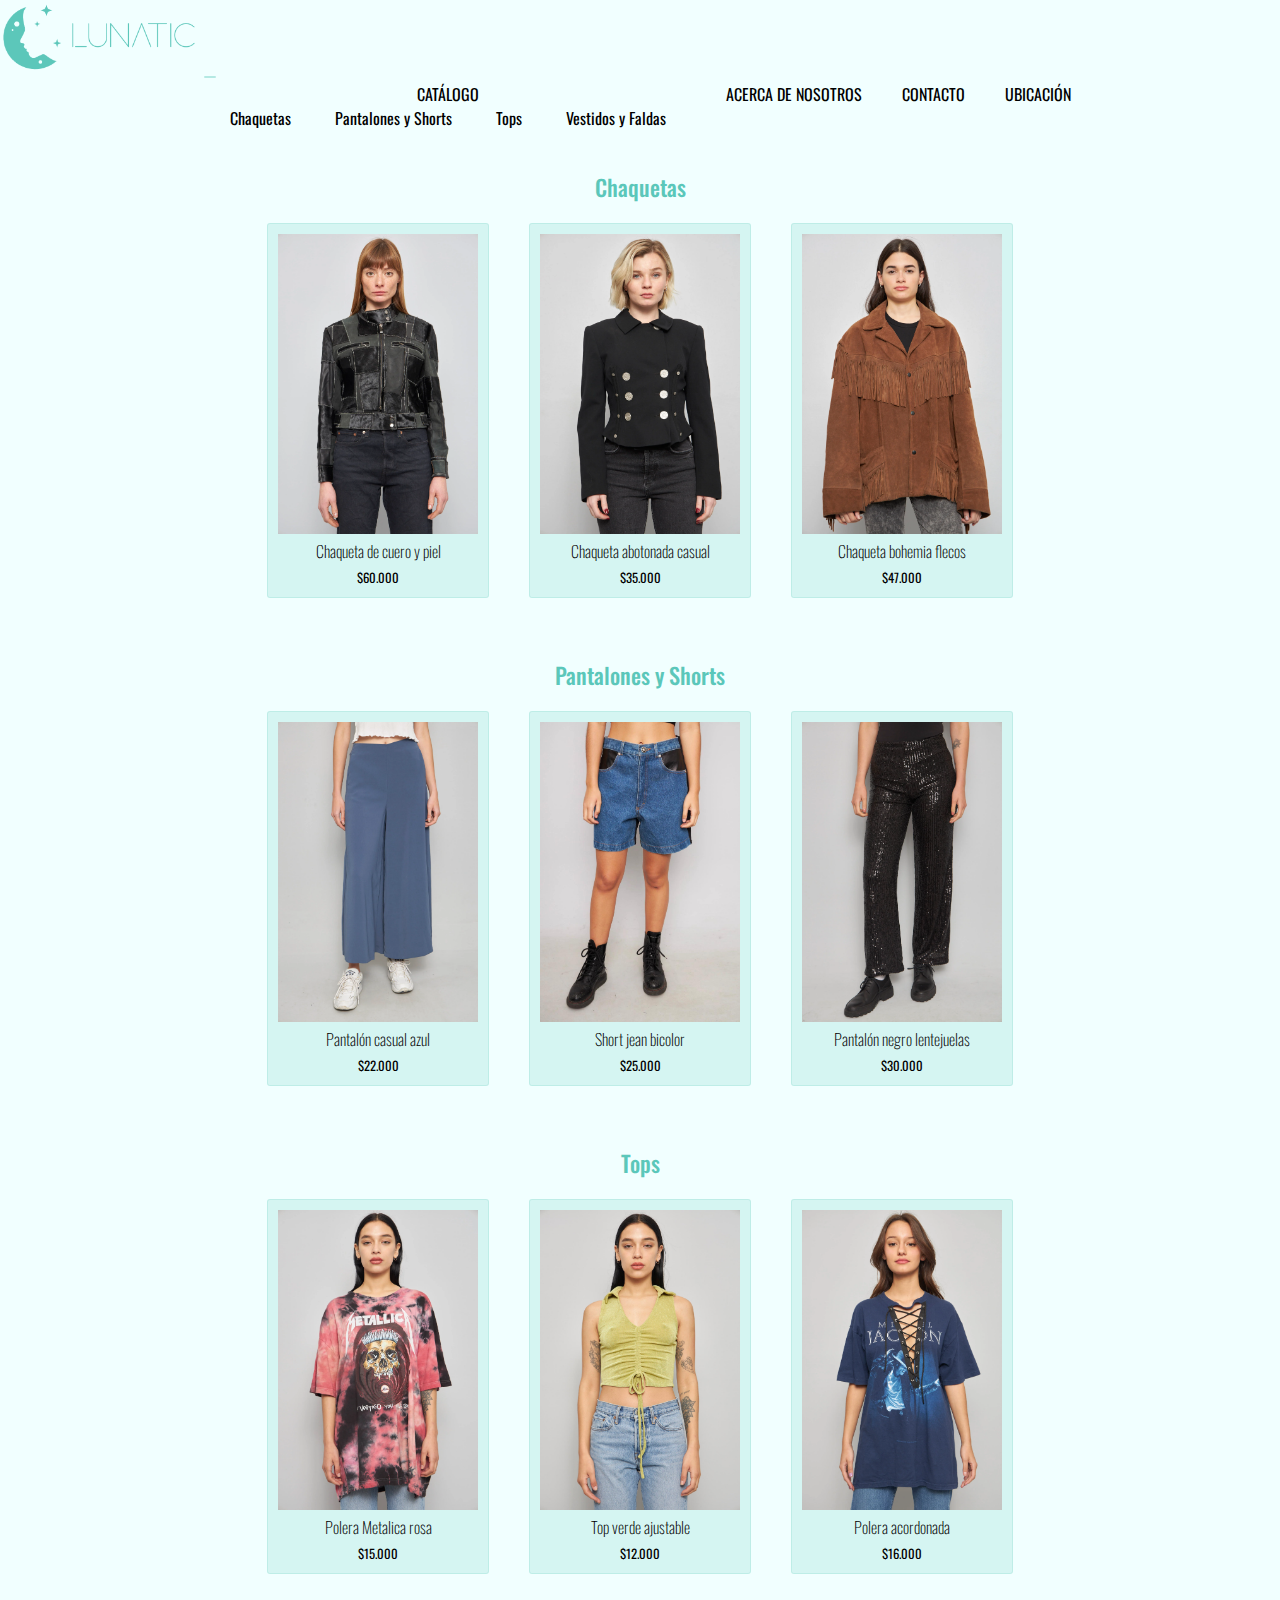
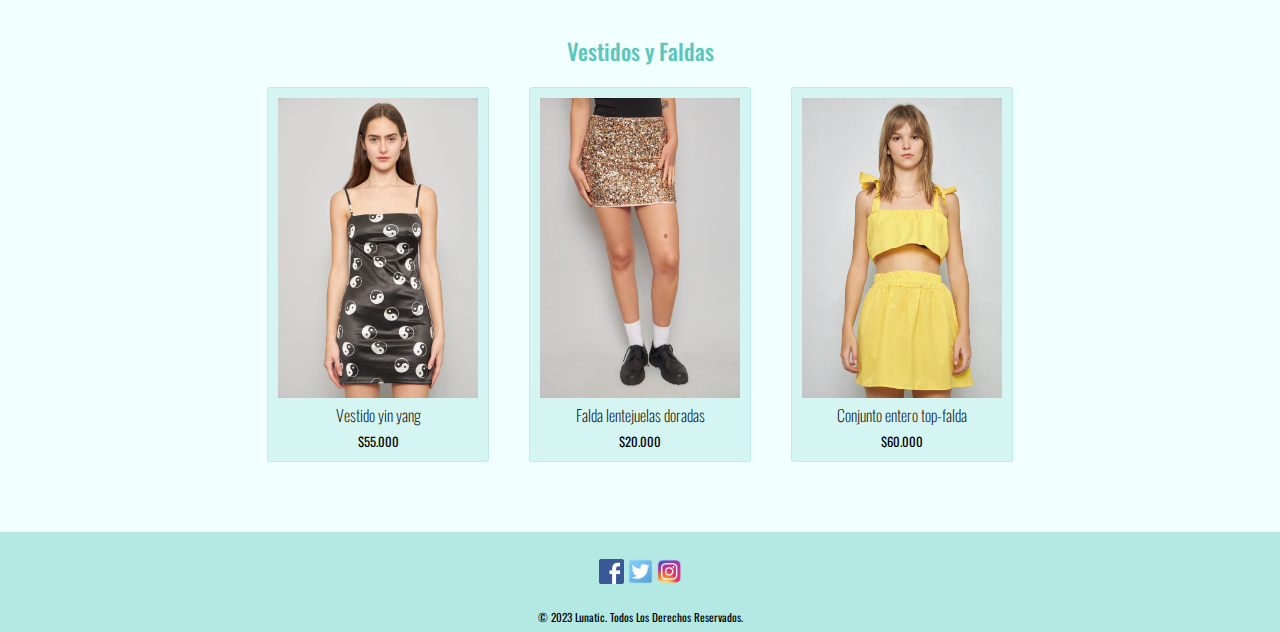
==== html/catalogo.html @ f8f35fe5 "Flex  categorías + catalogo" ====
<!DOCTYPE html>
<html lang="es">

<head>
    <meta charset="UTF-8">
    <meta name="viewport" content="width=device-width, initial-scale=1.0">
    <title>Lunatic</title>
    <link rel="shortcut icon" href="../img/logo.png" type="image/x-icon">
    <link href="https://cdn.jsdelivr.net/npm/bootstrap@5.3.2/dist/css/bootstrap.min.css" rel="stylesheet"
        integrity="sha384-T3c6CoIi6uLrA9TneNEoa7RxnatzjcDSCmG1MXxSR1GAsXEV/Dwwykc2MPK8M2HN" crossorigin="anonymous">
    <link rel="stylesheet" href="../css/estilos.css">

</head>

<body>
    <header>
        <nav class="nav navbar navbar-expand-lg bg-body-tertiary nave">
            <div class="container-fluid header">
                <a class="navbar-brand" href="../index.html">
                    <img class="logo" src="../img/logonom.png" alt="logo Lunatic">
                </a>
                <button class="navbar-toggler" type="button" data-bs-toggle="collapse"
                    data-bs-target="#navbarNavDropdown" aria-controls="navbarSupportedContent" aria-expanded="false"
                    aria-label="Toggle navigation">
                    <span class="navbar-toggler-icon"></span>
                </button>
                <div class="collapse navbar-collapse" id="navbarNavDropdown">
                    <ul class="navbar-nav menus">
                        <li class="nav-item dropdown">
                            <a class="nav-link dropdown-toggle" role="button" data-bs-toggle="dropdown"
                                aria-expanded="false">
                                CATÁLOGO
                            </a>
                            <ul class="dropdown-menu">
                                <li><a class="dropdown-item" href="./catalogo.html#chaquetas">Chaquetas</a></li>
                                <li><a class="dropdown-item" href="./catalogo.html#pantalones">Pantalones y Shorts</a>
                                </li>
                                <li><a class="dropdown-item" href="./catalogo.html#tops">Tops</a></li>
                                <li><a class="dropdown-item" href="./catalogo.html#vestidos">Vestidos y Faldas</a></li>
                            </ul>
                        </li>

                        <li class="nav-item">
                            <a class="nav-link " aria-current="page" href="../html/nosotros.html">ACERCA DE NOSOTROS</a>
                        </li>
                        <li class="nav-item ">
                            <a class="nav-link" href="../html/contacto.html">CONTACTO</a>
                        </li>
                        <li class="nav-item">
                            <a class="nav-link" href="../html/ubicacion.html">UBICACIÓN</a>
                        </li>

                    </ul>
                </div>
            </div>
        </nav>

    </header>

    <main>

        <div id="chaquetas" class="contenedorTipo">
            <h2 id="chaquetas">Chaquetas</h2>

            <div class="categorias">
                <div class="contendorCatalogo">
                    <img class="imgCatalogo" class="redes" src="../img/catalogo/ch1.png">
                    <p>Chaqueta de cuero y piel</p>
                    <p class="precio">$60.000</p>
                </div>
                <div class="contendorCatalogo">
                    <img class="imgCatalogo" class="redes" src="../img/catalogo/ch2.png">
                    <p>Chaqueta abotonada casual</p>
                    <p class="precio">$35.000</p>
                </div>
                <div class="contendorCatalogo">
                    <img class="imgCatalogo" class="redes" src="../img/catalogo/ch3.png">
                    <p>Chaqueta bohemia flecos</p>
                    <p class="precio">$47.000</p>

                </div>
            </div>


            <div id="pantalones" class="contenedorTipo">
                <h2>Pantalones y Shorts</h2>
                <div class="categorias">
                    <div class="contendorCatalogo">
                        <img class="imgCatalogo" class="redes" src="../img/catalogo/p2.png">
                        <p>Pantalón casual azul</p>
                        <p class="precio">$22.000</p>
                    </div>
                    <div class="contendorCatalogo">
                        <img class="imgCatalogo" class="redes" src="../img/catalogo/s1.png">
                        <p>Short jean bicolor</p>
                        <p class="precio">$25.000</p>
                    </div>
                    <div class="contendorCatalogo">
                        <img class="imgCatalogo" class="redes" src="../img/catalogo/p1.png">
                        <p>Pantalón negro lentejuelas</p>
                        <p class="precio">$30.000</p>
                    </div>
                </div>

                <div id="tops" class="contenedorTipo">
                    <h2>Tops</h2>
                    <div class="categorias">
                        <div class="contendorCatalogo">
                            <img class="imgCatalogo" class="redes" src="../img/catalogo/po1.png">
                            <p>Polera Metalica rosa</p>
                            <p class="precio">$15.000</p>
                        </div>
                        <div class="contendorCatalogo">
                            <img class="imgCatalogo" class="redes" src="../img/catalogo/po2.jpeg">
                            <p>Top verde ajustable</p>
                            <p class="precio">$12.000</p>
                        </div>
                        <div class="contendorCatalogo">
                            <img class="imgCatalogo" class="redes" src="../img/catalogo/po3.png">
                            <p>Polera acordonada</p>
                            <p class="precio">$16.000</p>
                        </div>
                    </div>
                    <div id="vestidos" class="contenedorTipo">
                        <h2>Vestidos y Faldas</h2>
                        <div class="categorias">
                            <div class="contendorCatalogo">
                                <img class="imgCatalogo" class="redes" src="../img/catalogo/v1 (2).png">
                                <p>Vestido yin yang</p>
                                <p class="precio">$55.000</p>
                            </div>
                            <div class="contendorCatalogo">
                                <img class="imgCatalogo" class="redes" src="../img/catalogo/f1.png">
                                <p>Falda lentejuelas doradas</p>
                                <p class="precio">$20.000</p>
                            </div>
                            <div class="contendorCatalogo">
                                <img class="imgCatalogo" class="redes" src="../img/catalogo/v3.png">
                                <p>Conjunto entero top-falda </p>
                                <p class="precio">$60.000</p>
                            </div>
                        </div>




    </main>

    <footer>

        <a href="">
            <img class="redes" src="../img/facebook.png" alt="logo facebook">
        </a>
        <a class="redes" href="">
            <img class="redes" src="../img/twitter.png" alt="logo twitter">
        </a>
        <a class="redes" href="">
            <img class="redes" src="../img/instagram.png" alt="logo instagram">
        </a>


        <p class="legal"> © 2023 Lunatic. Todos Los Derechos Reservados.</p>
    </footer>


    <script src="https://cdn.jsdelivr.net/npm/bootstrap@5.3.2/dist/js/bootstrap.bundle.min.js"
        integrity="sha384-C6RzsynM9kWDrMNeT87bh95OGNyZPhcTNXj1NW7RuBCsyN/o0jlpcV8Qyq46cDfL"
        crossorigin="anonymous"></script>
</body>

</html>
---- css/estilos.css ----
@import url('https://fonts.googleapis.com/css2?family=Oswald:wght@200;300;400;500;600;700&display=swap');

* { 
margin: 0;
padding: 0;
}


a {
    text-decoration: none;
    color: black;
}

body {
    background-color: #f1ffff;
    font-family: oswald;
    
}

.logo{
    width: 200px;
    text-align: left;
}
.menus{
    width: 100%;
    display: flex;
    justify-content: center;
    padding-right: 12rem;
}
.header {
    background-color:#f1ffff; 
    height: 100%;
    
    
}

.nave {
    padding: 0 0 ;
    
}







main{
    text-align: center;
    
}
.portada{
    padding: 10px 0;
    width: 100% ;
}


ul li{
    text-align: center;
    display: inline-block;
    margin: 0 20px;
    
    
}

h1{
    
    font-size: 1.2rem;
    font-weight: 200;
    
}

h2{
    
    font-size: 1.2rem;
    font-weight: 400;
    
}



footer{
   background-color:#5bc7ba69; 
    text-align: center;
    margin-top: 50px;
    padding: 7px 0;
}


.legal{
    font-size: 0.7rem;  
}

.redes {
    width: 25px ;
    padding: 20px 0;
    
}

.categorias{
    display: flex;
    flex-wrap: wrap;
    justify-content: center;
}

.contendorCategorias{
    margin: 10px 20px;
    padding: 10px ;
    background-color: #5bc7ba2f;
    border: 1px solid  #5bc7ba2f;
    border-radius: 10px;
    text-align: center;
    
}

.imgCategoria{
    width: 150px ;
    
}

.ubicacion {
    margin: 10px;
    padding: 10px ;
    text-align: center;

    
}

.direccion{
    font-size: 0.9rem;
    font-weight: 200;
    
}

iframe{
    padding: 20px;
    width: 450px;
    height: 300px ;
    
}

form{
    width: 750px;

}

.formulario{
    display: inline-block;
    margin: 45px 0;
    padding: 30px 10px  ;
    background-color: #d1b3b36a;
    border-radius: 10px;
    text-align: center;
    }

.formInputs{
    display: inline-block;
    
    }
   

label{
    margin-left: 30px;
    text-align: left;
    font-size: 1rem;
    font-weight: 400;
    display: block;
    
}

input{
    margin: 0 30px;
    padding: 5px;
    margin-bottom: 30px;
    font-size: 1rem;
    color: black;
    font-weight: 100;
    display: block;
    width: 250px;
    border-radius: 5px;
    border: 1px solid #FCFFFF;
    
}

textarea{
    margin: 0 30px;
    font-size: 1rem;
    font-weight: 100;
    color: black;
    display: block;
    width: 350px;
    height: 150px;
    border-radius: 7px;
    border: 1px solid #FCFFFF;
}


button{
    font-size: 1.2rem;
    font-family: oswald;
    font-weight: 400;
    background-color: #5bc7ba51;
    border: 1px solid  #5bc7ba20;
    border-radius: 3px;
    padding: 0px 5px;
    margin-top: 20px;
}

.contenedorNosotros{
    display: inline-block;
    margin: 40px 10px;
    padding: 10px ;
    width: 200px ;
    text-align: justify;
    background-color: #d1b3b36a;
}

.imgNosotros{
    width: 215px ;
}

.contendorCatalogo{
    margin: 20px 20px;
    padding: 10px ;
    background-color: #5bc7ba2f;
    border: 1px solid  #5bc7ba2f;;
    border-radius: 3px;
    font-weight: 200;

}

.imgCatalogo{
    width: 200px ;
}
.contenedorTipo{
    margin-top: 40px;
    text-align: center;
    width:  100%;
    
    
}
.precio{
    font-weight: 400;
    margin-top: 5px;
    font-size: 0.8rem;
}
.contenedorTipo>h2{
    color: #5bc7ba;
    font-weight: 500;
    font-size: 1.4rem;
}
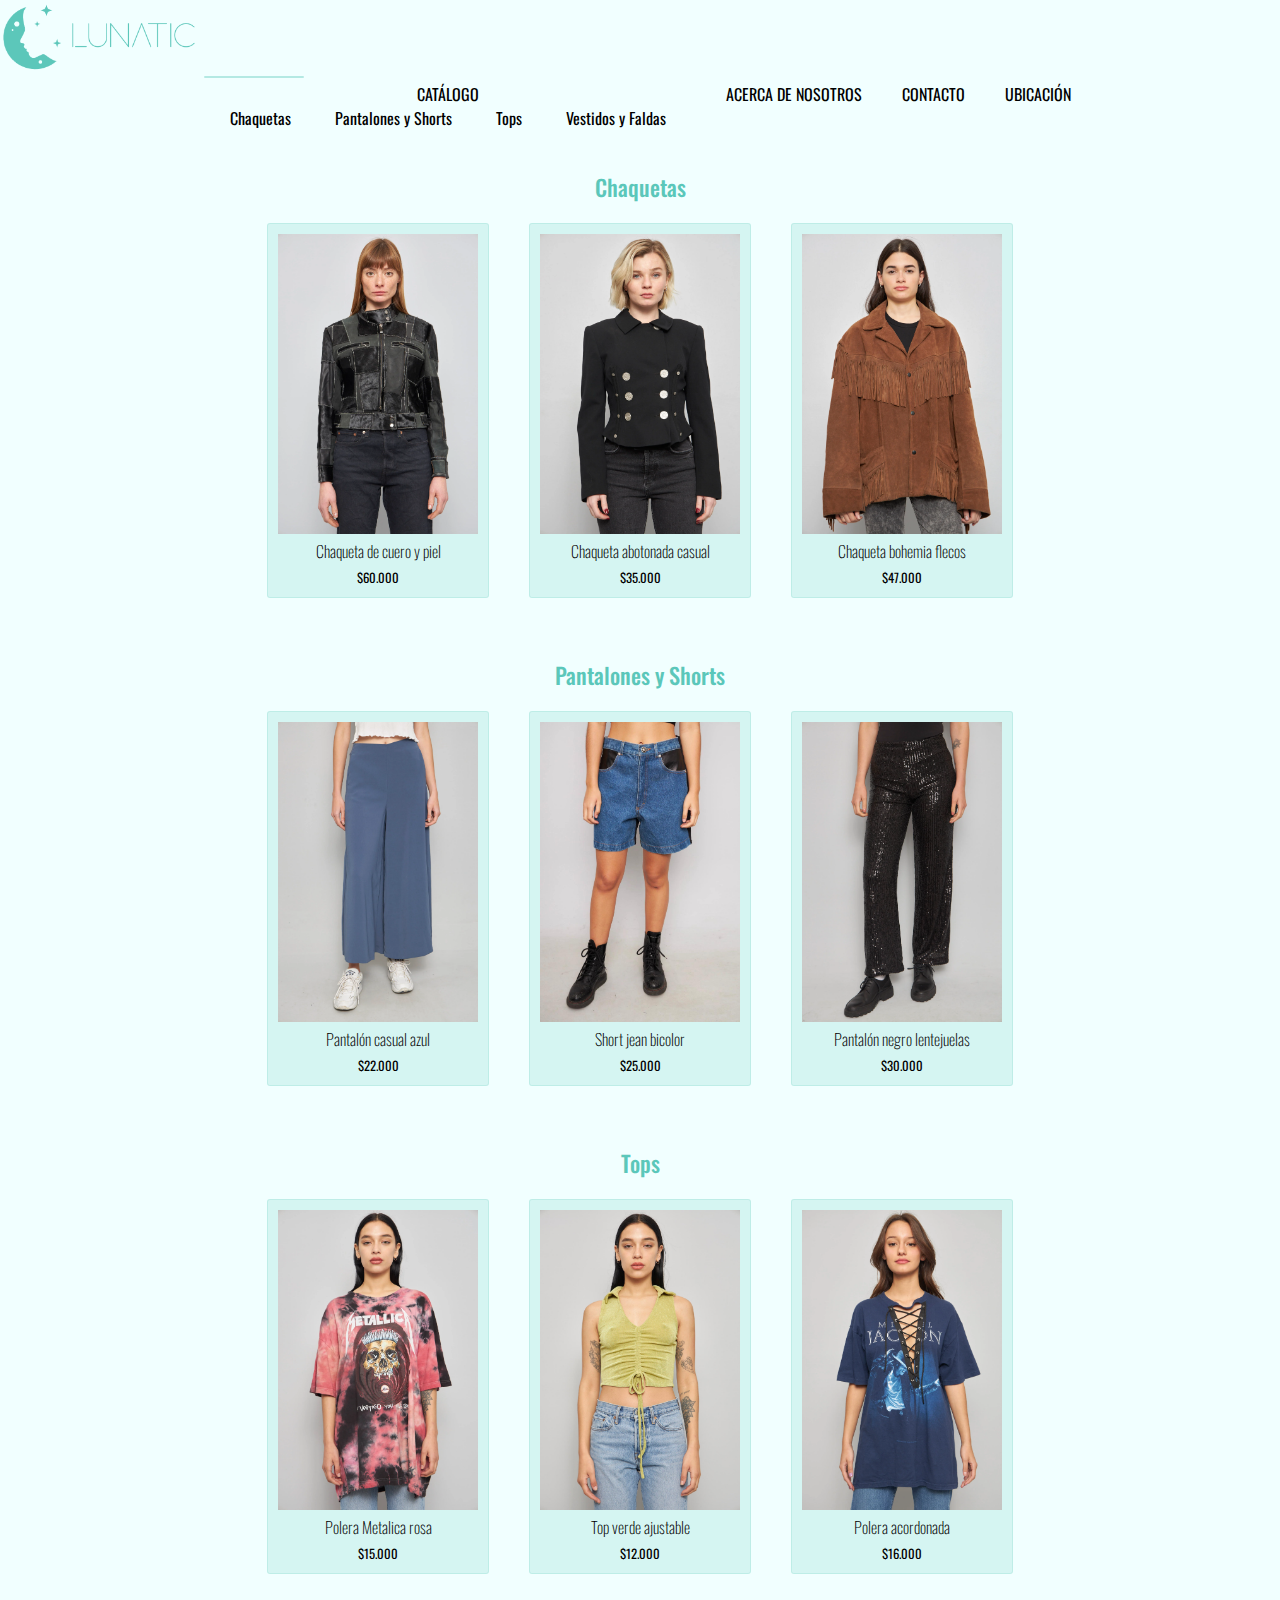
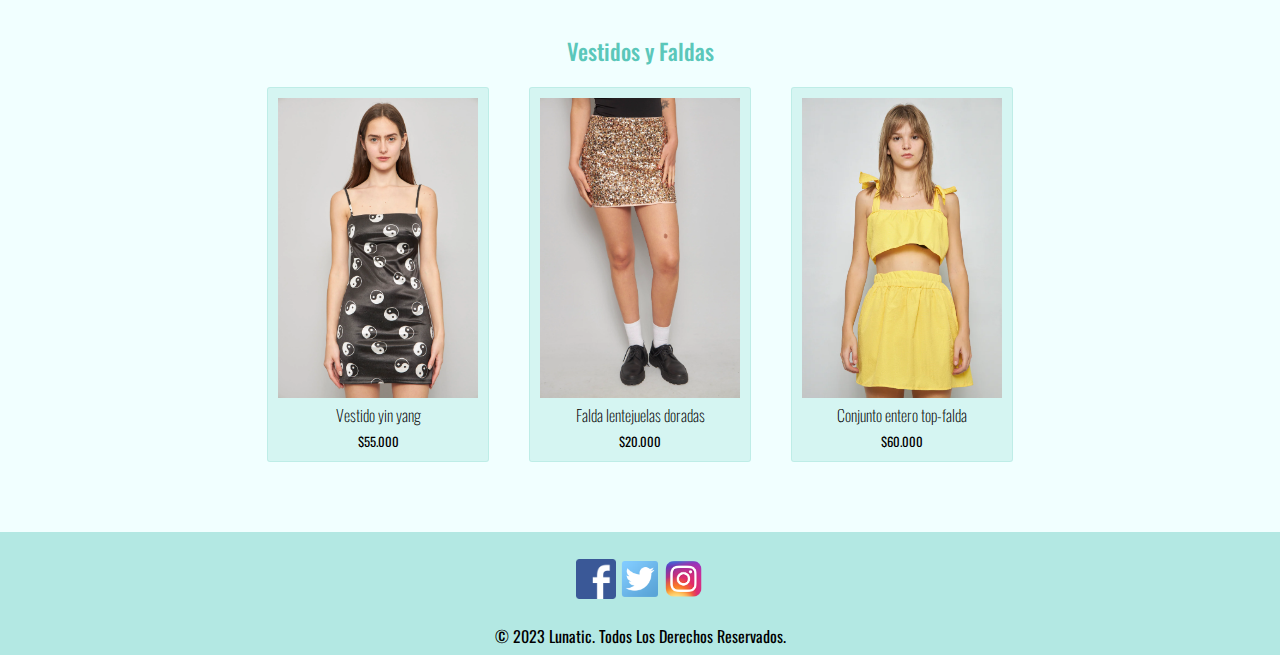
==== commit 80d49d78: "menu desplegable" ====
--- a/html/catalogo.html
+++ b/html/catalogo.html
@@ -31,12 +31,16 @@
                                 aria-expanded="false">
                                 CATÁLOGO
                             </a>
-                            <ul class="dropdown-menu">
-                                <li><a class="dropdown-item" href="./catalogo.html#chaquetas">Chaquetas</a></li>
-                                <li><a class="dropdown-item" href="./catalogo.html#pantalones">Pantalones y Shorts</a>
-                                </li>
-                                <li><a class="dropdown-item" href="./catalogo.html#tops">Tops</a></li>
-                                <li><a class="dropdown-item" href="./catalogo.html#vestidos">Vestidos y Faldas</a></li>
+                            <ul class="dropdown-menu ">
+                                <div class="desplegable">
+                                    <li><a class="dropdown-item" href="./catalogo.html#chaquetas">Chaquetas</a></li>
+                                    <li><a class="dropdown-item" href="./catalogo.html#pantalones">Pantalones y
+                                            Shorts</a>
+                                    </li>
+                                    <li><a class="dropdown-item" href="./catalogo.html#tops">Tops</a></li>
+                                    <li><a class="dropdown-item" href="./catalogo.html#vestidos">Vestidos y Faldas</a>
+                                    </li>
+                                </div>
                             </ul>
                         </li>
 
--- a/css/estilos.css
+++ b/css/estilos.css
@@ -25,25 +25,26 @@
     width: 100%;
     display: flex;
     justify-content: center;
-    padding-right: 12rem;
 }
 .header {
     background-color:#f1ffff; 
     height: 100%;
     
-    
 }
 
 .nave {
-    padding: 0 0 ;
-    
-}
-
-
-
-
-
-
+    padding: 0 ;
+    
+}
+
+
+
+@media (max-width: 990px) {
+    .desplegable {
+        display: flex;
+        flex-direction: column;
+    }  
+}
 
 main{
     text-align: center;
@@ -88,11 +89,11 @@
 
 
 .legal{
-    font-size: 0.7rem;  
+    font-size: 1rem;  
 }
 
 .redes {
-    width: 25px ;
+    width: 40px ;
     padding: 20px 0;
     
 }
@@ -119,11 +120,8 @@
 }
 
 .ubicacion {
-    margin: 10px;
-    padding: 10px ;
-    text-align: center;
-
-    
+  
+    text-align: center;
 }
 
 .direccion{
@@ -134,30 +132,69 @@
 
 iframe{
     padding: 20px;
-    width: 450px;
-    height: 300px ;
-    
+    width: 500px;
+      
+}
+
+@media (max-width: 600px) {
+    iframe{
+        padding: 20px;
+        width: 400px;
+          
+    }
 }
 
 form{
-    width: 750px;
-
-}
-
-.formulario{
-    display: inline-block;
-    margin: 45px 0;
-    padding: 30px 10px  ;
+    padding: 20px ;
+    display: grid;
+    grid-template-columns: 1fr 1fr;
+    width: 60%;
     background-color: #d1b3b36a;
     border-radius: 10px;
-    text-align: center;
+
+
+}
+
+@media (max-width: 900px) {
+    form{
+        width: 70%;
+    }
+    
+}
+@media (max-width: 600px) {
+    form{
+        width: 70%;
+        grid-template-columns: 1fr ;
+
+    }
+    
+}
+
+.formulario{
+    display: flex;
+    flex-wrap: wrap;
+    justify-content: center;
+    margin: 70px 0;
+    width: 100%;
+
     }
 
 .formInputs{
-    display: inline-block;
+    margin-right: 20px;
+    margin-top: 25px;
+    padding-right: 20px ;
+    width: 100%;
+    ;
     
     }
    
+    
+
+ .textinput{
+    display: flex;
+   justify-content: center;
+    flex-direction: column;
+    }
 
 label{
     margin-left: 30px;
@@ -169,27 +206,27 @@
 }
 
 input{
-    margin: 0 30px;
+    margin-left: 30px;
     padding: 5px;
     margin-bottom: 30px;
     font-size: 1rem;
     color: black;
     font-weight: 100;
     display: block;
-    width: 250px;
+    width: 85%;
     border-radius: 5px;
     border: 1px solid #FCFFFF;
     
 }
 
 textarea{
-    margin: 0 30px;
+    margin:0 30px;
     font-size: 1rem;
     font-weight: 100;
     color: black;
     display: block;
-    width: 350px;
-    height: 150px;
+    width: 85%;
+    height: 170px;
     border-radius: 7px;
     border: 1px solid #FCFFFF;
 }
@@ -204,19 +241,22 @@
     border-radius: 3px;
     padding: 0px 5px;
     margin-top: 20px;
+    width: 100px;
 }
 
 .contenedorNosotros{
-    display: inline-block;
+    
     margin: 40px 10px;
     padding: 10px ;
-    width: 200px ;
+    width: 250px ;
     text-align: justify;
     background-color: #d1b3b36a;
 }
 
+
+
 .imgNosotros{
-    width: 215px ;
+    width: 250px ;
 }
 
 .contendorCatalogo{
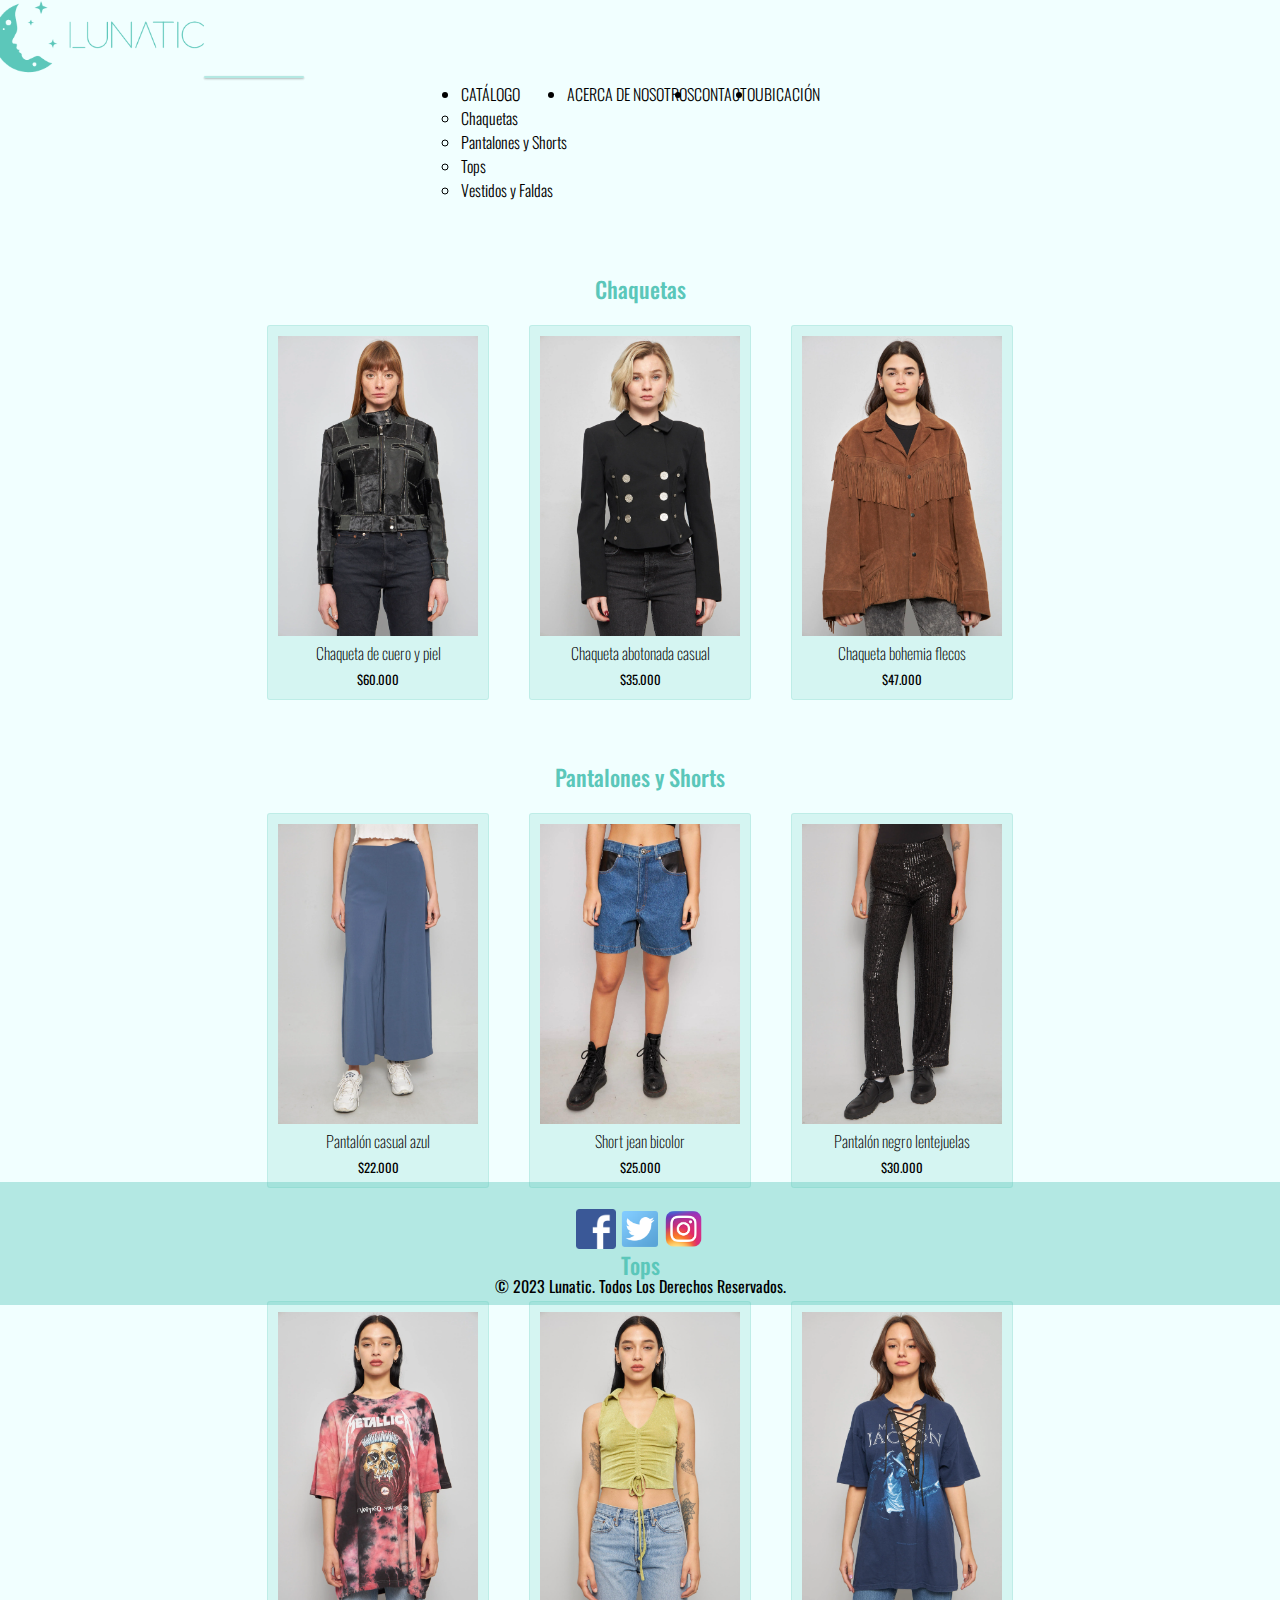
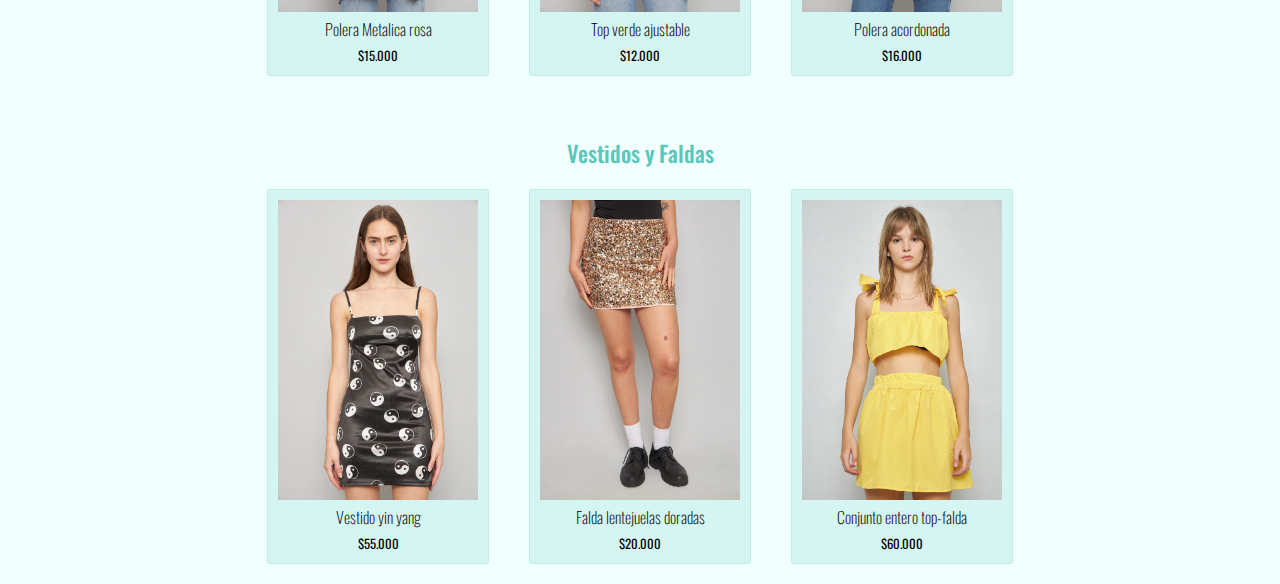
==== commit 2c05c9bc: "Version previa" ====
--- a/html/catalogo.html
+++ b/html/catalogo.html
@@ -16,7 +16,7 @@
     <header>
         <nav class="nav navbar navbar-expand-lg bg-body-tertiary nave">
             <div class="container-fluid header">
-                <a class="navbar-brand" href="../index.html">
+                <a class="navbar-brand " href="../index.html">
                     <img class="logo" src="../img/logonom.png" alt="logo Lunatic">
                 </a>
                 <button class="navbar-toggler" type="button" data-bs-toggle="collapse"
@@ -26,7 +26,7 @@
                 </button>
                 <div class="collapse navbar-collapse" id="navbarNavDropdown">
                     <ul class="navbar-nav menus">
-                        <li class="nav-item dropdown">
+                        <li class="nav-item dropdown menuList">
                             <a class="nav-link dropdown-toggle" role="button" data-bs-toggle="dropdown"
                                 aria-expanded="false">
                                 CATÁLOGO
@@ -44,13 +44,13 @@
                             </ul>
                         </li>
 
-                        <li class="nav-item">
+                        <li class="nav-item menuList">
                             <a class="nav-link " aria-current="page" href="../html/nosotros.html">ACERCA DE NOSOTROS</a>
                         </li>
-                        <li class="nav-item ">
+                        <li class="nav-item menuList">
                             <a class="nav-link" href="../html/contacto.html">CONTACTO</a>
                         </li>
-                        <li class="nav-item">
+                        <li class="nav-item menuList">
                             <a class="nav-link" href="../html/ubicacion.html">UBICACIÓN</a>
                         </li>
 
--- a/css/estilos.css
+++ b/css/estilos.css
@@ -1,291 +1,321 @@
-@import url('https://fonts.googleapis.com/css2?family=Oswald:wght@200;300;400;500;600;700&display=swap');
-
-* { 
-margin: 0;
-padding: 0;
-}
-
+@charset "UTF-8";
+@import url("https://fonts.googleapis.com/css2?family=Oswald:wght@200;300;400;500;600;700&display=swap");
+* {
+  margin: 0;
+  padding: 0;
+}
 
 a {
-    text-decoration: none;
-    color: black;
+  text-decoration: none;
+  color: black;
 }
 
 body {
-    background-color: #f1ffff;
-    font-family: oswald;
-    
-}
-
-.logo{
-    width: 200px;
-    text-align: left;
-}
-.menus{
-    width: 100%;
+  background-color: #f1ffff;
+  font-family: oswald;
+}
+
+main {
+  text-align: center;
+  padding-top: 30px;
+  height: 100vh;
+}
+
+∫ h1 {
+  font-size: 1.2rem;
+  font-weight: 200;
+}
+
+h2 {
+  font-size: 1.2rem;
+  font-weight: 400;
+}
+
+.logo {
+  width: 200px;
+  text-align: left;
+}
+.logo:hover {
+  transform: scale(1.1);
+  transition: 0.3s;
+}
+
+.menus {
+  width: 100%;
+  display: flex;
+  justify-content: center;
+}
+
+.header {
+  background-color: #f1ffff;
+  height: 100%;
+}
+
+.menuList a {
+  font-family: oswald;
+  font-weight: 300;
+  color: #000000;
+}
+.menuList a:hover {
+  color: #5bc7ba;
+  font-size: 1.1rem;
+}
+
+.nave {
+  padding: 0;
+}
+
+@media (max-width: 990px) {
+  .desplegable {
     display: flex;
-    justify-content: center;
-}
-.header {
-    background-color:#f1ffff; 
-    height: 100%;
-    
-}
-
-.nave {
-    padding: 0 ;
-    
-}
-
-
-
-@media (max-width: 990px) {
-    .desplegable {
-        display: flex;
-        flex-direction: column;
-    }  
-}
-
-main{
-    text-align: center;
-    
-}
-.portada{
-    padding: 10px 0;
-    width: 100% ;
-}
-
-
-ul li{
-    text-align: center;
-    display: inline-block;
-    margin: 0 20px;
-    
-    
-}
-
-h1{
-    
-    font-size: 1.2rem;
-    font-weight: 200;
-    
-}
-
-h2{
-    
-    font-size: 1.2rem;
-    font-weight: 400;
-    
-}
-
-
-
-footer{
-   background-color:#5bc7ba69; 
-    text-align: center;
-    margin-top: 50px;
-    padding: 7px 0;
-}
-
-
-.legal{
-    font-size: 1rem;  
+    flex-direction: column;
+  }
+}
+.bounce {
+  animation-name: bounce;
+  transform-origin: center bottom;
+  animation-duration: 1s;
+  animation-fill-mode: both;
+  animation-delay: 0.7s;
+}
+
+.fadeInDown {
+  animation-name: fadeInDown;
+  animation-duration: 1s;
+  animation-fill-mode: both;
+  animation-delay: 0.5s;
+}
+
+@keyframes bounce {
+  0%, 20%, 53%, 80%, 100% {
+    transition-timing-function: cubic-bezier(0.215, 0.61, 0.355, 1);
+    transform: translate3d(0, 0, 0);
+  }
+  40%, 43% {
+    transition-timing-function: cubic-bezier(0.755, 0.05, 0.855, 0.06);
+    transform: translate3d(0, -50px, 0);
+  }
+  70% {
+    transition-timing-function: cubic-bezier(0.755, 0.05, 0.855, 0.06);
+    transform: translate3d(0, -15px, 0);
+  }
+  90% {
+    transform: translate3d(0, -4px, 0);
+  }
+}
+@keyframes fadeInDown {
+  0% {
+    opacity: 0;
+    transform: translate3d(0, -100%, 0);
+  }
+  100% {
+    opacity: 1;
+    transform: none;
+  }
+}
+.portada {
+  padding: 10px 0;
+  width: 100%;
+}
+
+.categorias {
+  display: flex;
+  flex-wrap: wrap;
+  justify-content: center;
+}
+
+.contendorCategorias {
+  margin: 10px 30px;
+  padding: 10px;
+  background-color: rgba(91, 199, 186, 0.1843137255);
+  border: 1px solid rgba(91, 199, 186, 0.1843137255);
+  border-radius: 10px;
+  text-align: center;
+  box-shadow: rgba(0, 0, 0, 0.062) 0px 1px 3px, rgba(0, 0, 0, 0.24) 0px 1px 2px;
+}
+.contendorCategorias .imgCategoria {
+  width: 150px;
+}
+.contendorCategorias:hover {
+  transform: scale(1.1);
+  transition: all 0.5s ease;
+  box-shadow: rgba(0, 0, 0, 0.062) 0px 10px 20px, rgba(0, 0, 0, 0.23) 0px 6px 6px;
+}
+
+footer {
+  background-color: rgba(91, 199, 186, 0.4117647059);
+  text-align: center;
+  margin-top: 50px;
+  padding: 7px 0;
+}
+
+.legal {
+  font-size: 1rem;
 }
 
 .redes {
-    width: 40px ;
-    padding: 20px 0;
-    
-}
-
-.categorias{
-    display: flex;
-    flex-wrap: wrap;
-    justify-content: center;
-}
-
-.contendorCategorias{
-    margin: 10px 20px;
-    padding: 10px ;
-    background-color: #5bc7ba2f;
-    border: 1px solid  #5bc7ba2f;
-    border-radius: 10px;
-    text-align: center;
-    
-}
-
-.imgCategoria{
-    width: 150px ;
-    
+  width: 40px;
+  padding: 20px 0;
+}
+.redes:hover {
+  transform: scale(1.2);
+  transition: all 0.2s ease;
+}
+
+.contenedorNosotros {
+  margin: 40px 10px;
+  padding: 10px;
+  width: 250px;
+  text-align: justify;
+  background-color: rgba(209, 179, 179, 0.4156862745);
+  box-shadow: rgba(0, 0, 0, 0.062) 0px 10px 20px, rgba(0, 0, 0, 0.23) 0px 6px 6px;
+}
+.contenedorNosotros h1 {
+  font-size: 2rem;
+  font-weight: 400;
+  margin-bottom: 20px;
+}
+
+.imgNosotros {
+  width: 250px;
 }
 
 .ubicacion {
-  
-    text-align: center;
-}
-
-.direccion{
-    font-size: 0.9rem;
-    font-weight: 200;
-    
-}
-
-iframe{
+  text-align: center;
+}
+
+.direccion {
+  font-size: 0.9rem;
+  font-weight: 200;
+}
+
+iframe {
+  padding: 20px;
+  width: 500px;
+}
+
+@media (max-width: 600px) {
+  iframe {
     padding: 20px;
-    width: 500px;
-      
-}
-
+    width: 400px;
+  }
+}
+form {
+  padding: 20px;
+  display: grid;
+  grid-template-columns: 1fr 1fr;
+  width: 60%;
+  background-color: rgba(209, 179, 179, 0.4156862745);
+  border-radius: 10px;
+  box-shadow: rgba(0, 0, 0, 0.062) 0px 10px 20px, rgba(0, 0, 0, 0.23) 0px 6px 6px;
+}
+
+@media (max-width: 900px) {
+  form {
+    width: 70%;
+  }
+}
 @media (max-width: 600px) {
-    iframe{
-        padding: 20px;
-        width: 400px;
-          
-    }
-}
-
-form{
-    padding: 20px ;
-    display: grid;
-    grid-template-columns: 1fr 1fr;
-    width: 60%;
-    background-color: #d1b3b36a;
-    border-radius: 10px;
-
-
-}
-
-@media (max-width: 900px) {
-    form{
-        width: 70%;
-    }
-    
-}
-@media (max-width: 600px) {
-    form{
-        width: 70%;
-        grid-template-columns: 1fr ;
-
-    }
-    
-}
-
-.formulario{
-    display: flex;
-    flex-wrap: wrap;
-    justify-content: center;
-    margin: 70px 0;
-    width: 100%;
-
-    }
-
-.formInputs{
-    margin-right: 20px;
-    margin-top: 25px;
-    padding-right: 20px ;
-    width: 100%;
-    ;
-    
-    }
-   
-    
-
- .textinput{
-    display: flex;
-   justify-content: center;
-    flex-direction: column;
-    }
-
-label{
-    margin-left: 30px;
-    text-align: left;
-    font-size: 1rem;
-    font-weight: 400;
-    display: block;
-    
-}
-
-input{
-    margin-left: 30px;
-    padding: 5px;
-    margin-bottom: 30px;
-    font-size: 1rem;
-    color: black;
-    font-weight: 100;
-    display: block;
-    width: 85%;
-    border-radius: 5px;
-    border: 1px solid #FCFFFF;
-    
-}
-
-textarea{
-    margin:0 30px;
-    font-size: 1rem;
-    font-weight: 100;
-    color: black;
-    display: block;
-    width: 85%;
-    height: 170px;
-    border-radius: 7px;
-    border: 1px solid #FCFFFF;
-}
-
-
-button{
-    font-size: 1.2rem;
-    font-family: oswald;
-    font-weight: 400;
-    background-color: #5bc7ba51;
-    border: 1px solid  #5bc7ba20;
-    border-radius: 3px;
-    padding: 0px 5px;
-    margin-top: 20px;
-    width: 100px;
-}
-
-.contenedorNosotros{
-    
-    margin: 40px 10px;
-    padding: 10px ;
-    width: 250px ;
-    text-align: justify;
-    background-color: #d1b3b36a;
-}
-
-
-
-.imgNosotros{
-    width: 250px ;
-}
-
-.contendorCatalogo{
-    margin: 20px 20px;
-    padding: 10px ;
-    background-color: #5bc7ba2f;
-    border: 1px solid  #5bc7ba2f;;
-    border-radius: 3px;
-    font-weight: 200;
-
-}
-
-.imgCatalogo{
-    width: 200px ;
-}
-.contenedorTipo{
-    margin-top: 40px;
-    text-align: center;
-    width:  100%;
-    
-    
-}
-.precio{
-    font-weight: 400;
-    margin-top: 5px;
-    font-size: 0.8rem;
-}
-.contenedorTipo>h2{
-    color: #5bc7ba;
-    font-weight: 500;
-    font-size: 1.4rem;
-}+  form {
+    width: 70%;
+    grid-template-columns: 1fr;
+  }
+}
+.formulario {
+  display: flex;
+  flex-wrap: wrap;
+  justify-content: center;
+  margin: 70px 0;
+  width: 100%;
+}
+
+.formInputs {
+  margin-right: 20px;
+  margin-top: 25px;
+  padding-right: 20px;
+  width: 100%;
+}
+
+.textinput {
+  display: flex;
+  justify-content: center;
+  flex-direction: column;
+}
+
+label {
+  margin-left: 30px;
+  text-align: left;
+  font-size: 1rem;
+  font-weight: 400;
+  display: block;
+}
+
+input {
+  margin-left: 30px;
+  padding: 5px;
+  margin-bottom: 30px;
+  font-size: 1rem;
+  color: black;
+  font-weight: 100;
+  display: block;
+  width: 85%;
+  border-radius: 5px;
+  border: 1px solid #FCFFFF;
+  box-shadow: rgba(0, 0, 0, 0.062) 0px 1px 3px, rgba(0, 0, 0, 0.24) 0px 1px 2px;
+}
+
+textarea {
+  margin: 0 30px;
+  font-size: 1rem;
+  font-weight: 100;
+  color: black;
+  display: block;
+  width: 85%;
+  height: 170px;
+  border-radius: 7px;
+  border: 1px solid #FCFFFF;
+  box-shadow: rgba(0, 0, 0, 0.062) 0px 1px 3px, rgba(0, 0, 0, 0.24) 0px 1px 2px;
+}
+
+button {
+  font-size: 1.2rem;
+  font-family: oswald;
+  font-weight: 400;
+  background-color: rgba(91, 199, 186, 0.3176470588);
+  border: 1px solid rgba(91, 199, 186, 0.1254901961);
+  border-radius: 3px;
+  padding: 0px 5px;
+  margin-top: 20px;
+  width: 100px;
+  box-shadow: rgba(0, 0, 0, 0.062) 0px 1px 3px, rgba(0, 0, 0, 0.24) 0px 1px 2px;
+}
+
+.contendorCatalogo {
+  margin: 20px 20px;
+  padding: 10px;
+  background-color: rgba(91, 199, 186, 0.1843137255);
+  border: 1px solid rgba(91, 199, 186, 0.1843137255);
+  border-radius: 3px;
+  font-weight: 200;
+}
+
+.imgCatalogo {
+  width: 200px;
+}
+
+.contenedorTipo {
+  margin-top: 40px;
+  text-align: center;
+  width: 100%;
+}
+.contenedorTipo h2 {
+  color: #5bc7ba;
+  font-weight: 500;
+  font-size: 1.4rem;
+}
+
+.precio {
+  font-weight: 400;
+  margin-top: 5px;
+  font-size: 0.8rem;
+}/*# sourceMappingURL=estilos.css.map */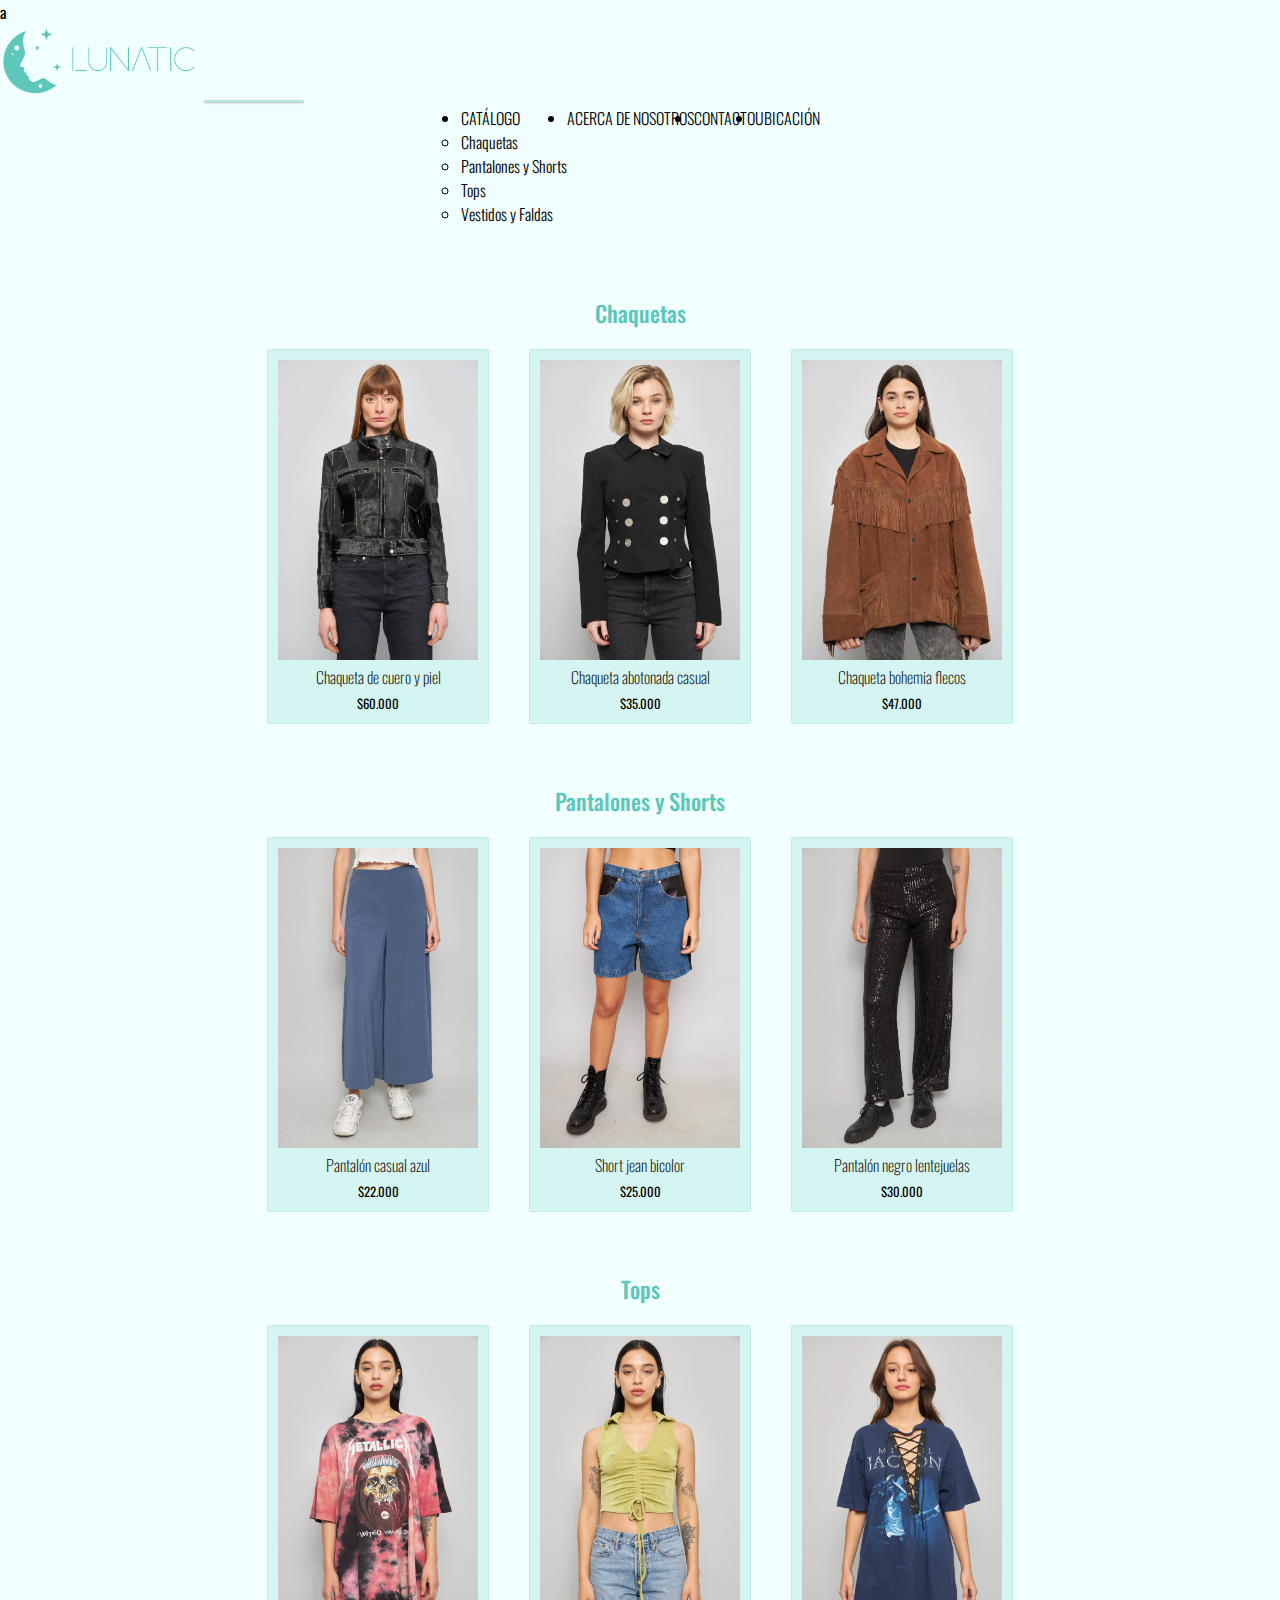
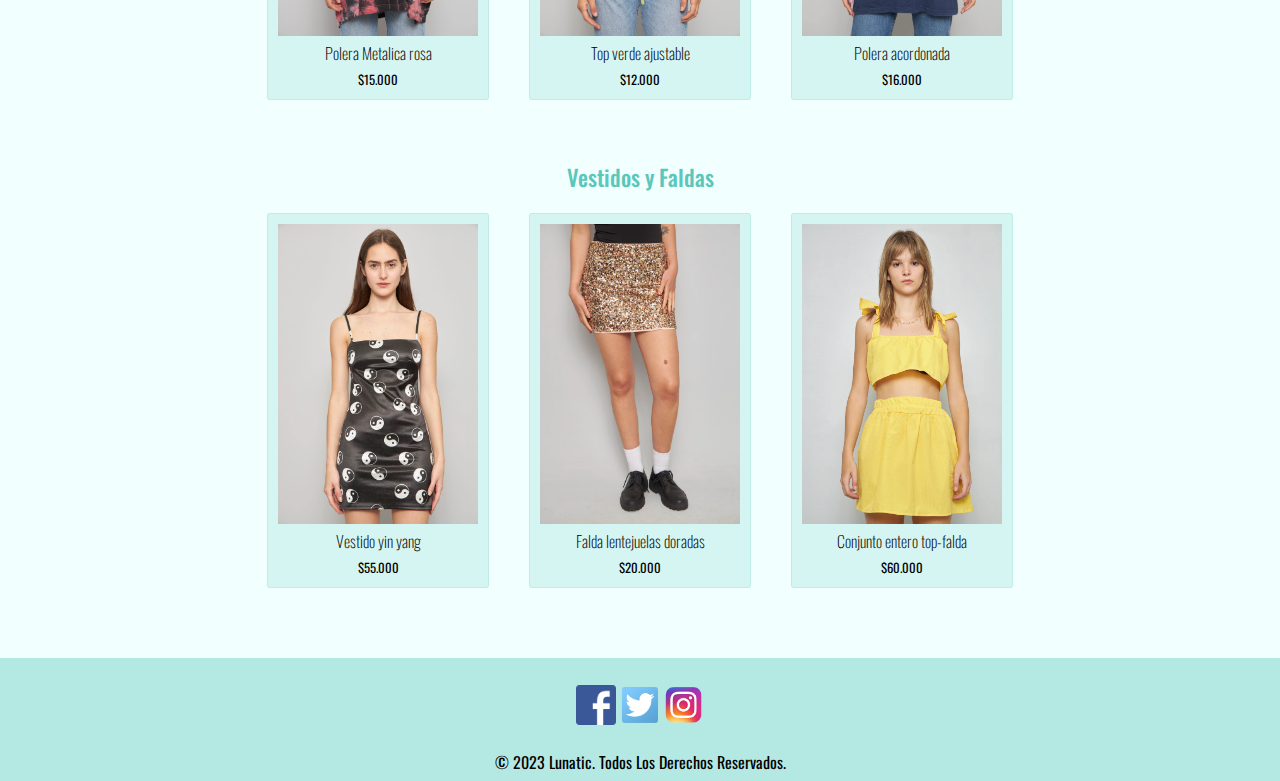
==== commit 791dead2: "Seo" ====
--- a/html/catalogo.html
+++ b/html/catalogo.html
@@ -4,7 +4,8 @@
 <head>
     <meta charset="UTF-8">
     <meta name="viewport" content="width=device-width, initial-scale=1.0">
-    <title>Lunatic</title>
+    <title>Catálogo | Lunatic</title>
+    <meta name="description" content="Explora nuestro catálogo: Encuentra prendas únicas de segunda mano, descubre la moda ecoamigable y un estilo único.">a
     <link rel="shortcut icon" href="../img/logo.png" type="image/x-icon">
     <link href="https://cdn.jsdelivr.net/npm/bootstrap@5.3.2/dist/css/bootstrap.min.css" rel="stylesheet"
         integrity="sha384-T3c6CoIi6uLrA9TneNEoa7RxnatzjcDSCmG1MXxSR1GAsXEV/Dwwykc2MPK8M2HN" crossorigin="anonymous">
--- a/css/estilos.css
+++ b/css/estilos.css
@@ -13,12 +13,12 @@
 body {
   background-color: #f1ffff;
   font-family: oswald;
+  height: 100vh;
 }
 
 main {
   text-align: center;
   padding-top: 30px;
-  height: 100vh;
 }
 
 ∫ h1 {
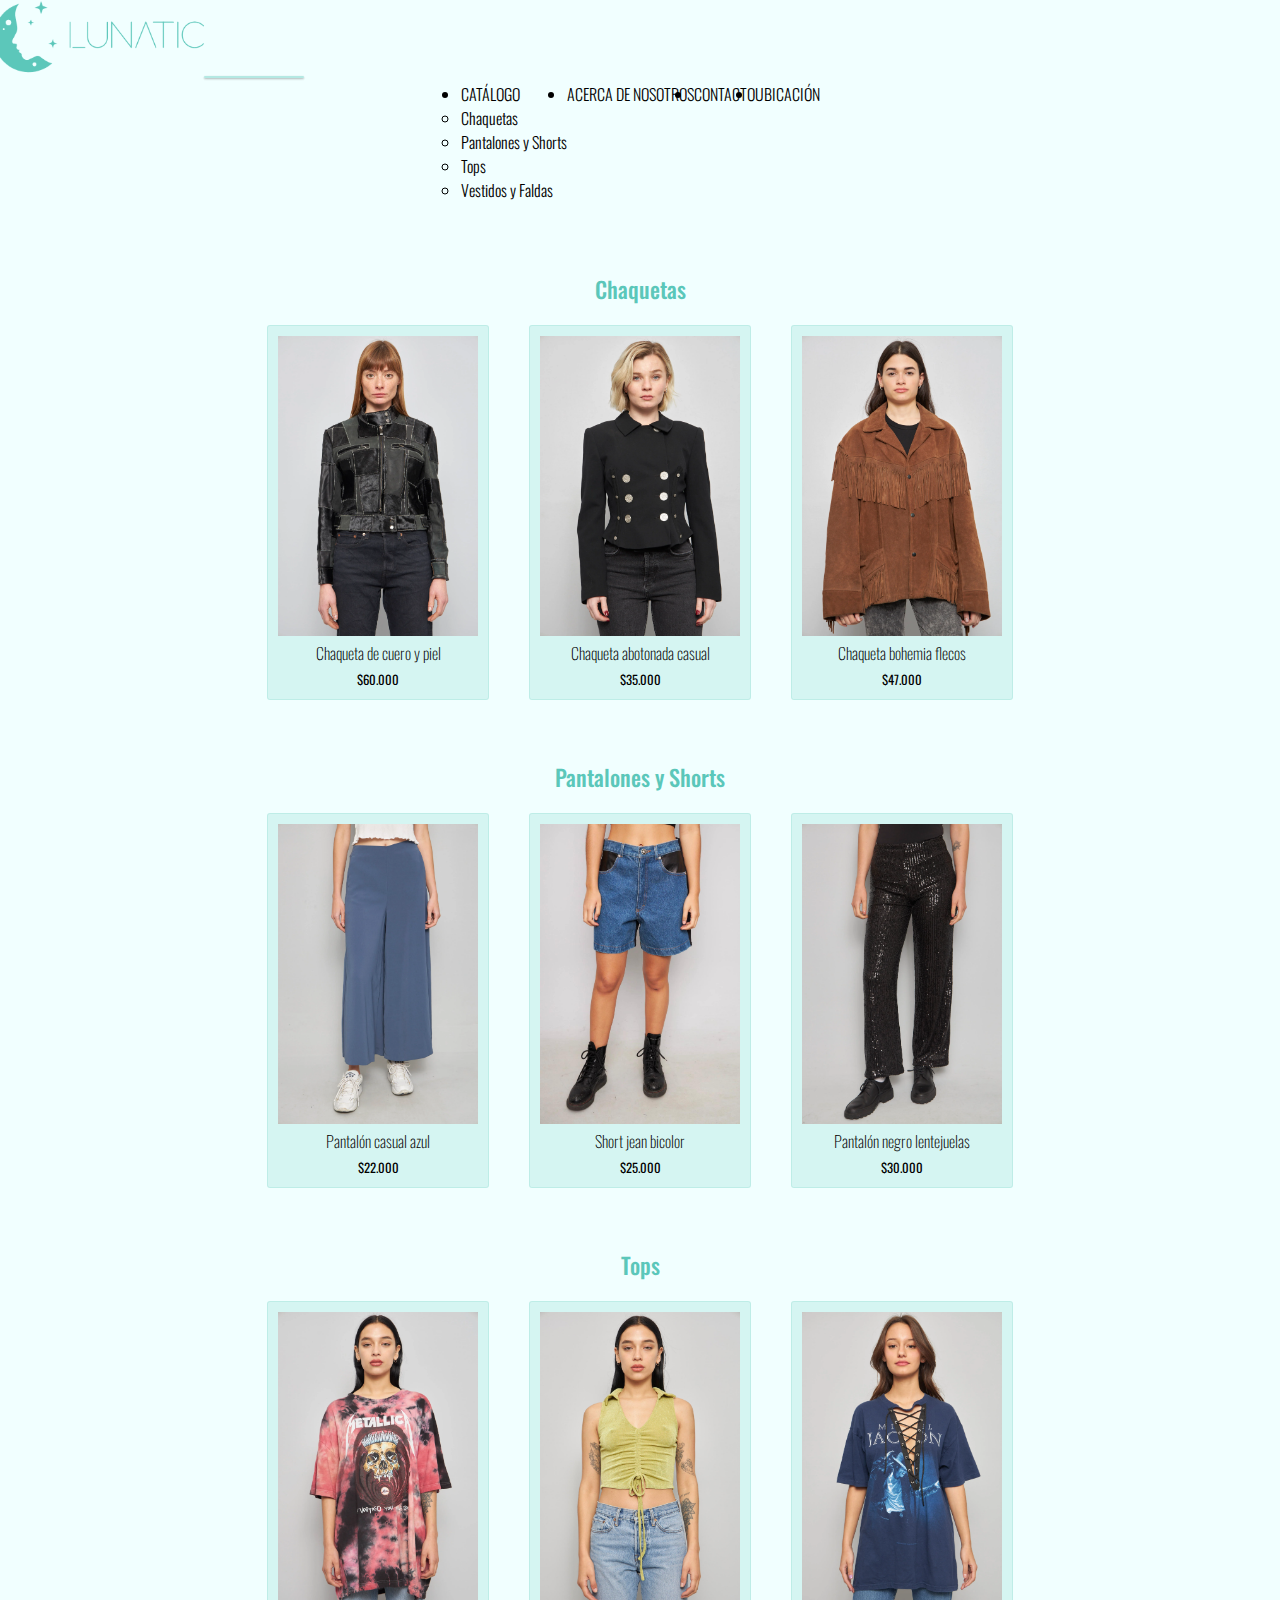
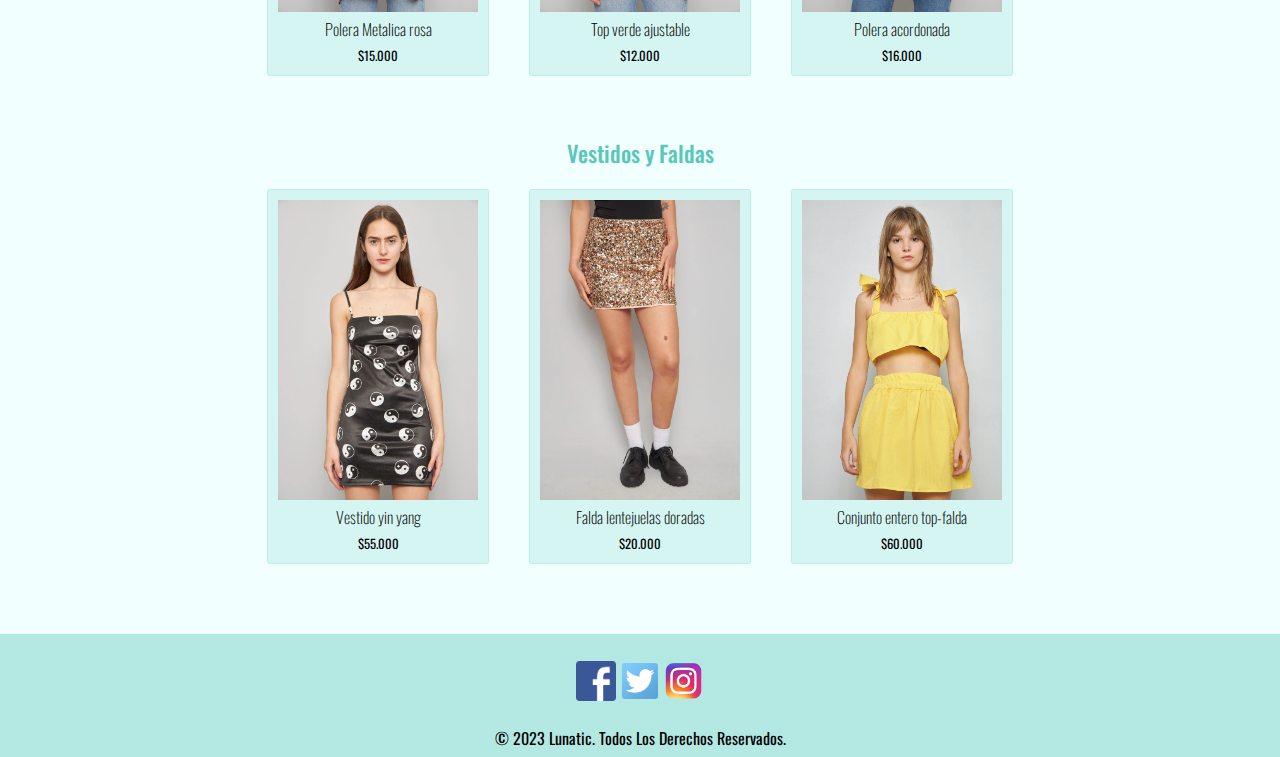
==== commit b9019388: "Correcion version final" ====
--- a/html/catalogo.html
+++ b/html/catalogo.html
@@ -5,7 +5,7 @@
     <meta charset="UTF-8">
     <meta name="viewport" content="width=device-width, initial-scale=1.0">
     <title>Catálogo | Lunatic</title>
-    <meta name="description" content="Explora nuestro catálogo: Encuentra prendas únicas de segunda mano, descubre la moda ecoamigable y un estilo único.">a
+    <meta name="description" content="Explora nuestro catálogo: Encuentra prendas únicas de segunda mano, descubre la moda ecoamigable y un estilo único.">
     <link rel="shortcut icon" href="../img/logo.png" type="image/x-icon">
     <link href="https://cdn.jsdelivr.net/npm/bootstrap@5.3.2/dist/css/bootstrap.min.css" rel="stylesheet"
         integrity="sha384-T3c6CoIi6uLrA9TneNEoa7RxnatzjcDSCmG1MXxSR1GAsXEV/Dwwykc2MPK8M2HN" crossorigin="anonymous">
--- a/css/estilos.css
+++ b/css/estilos.css
@@ -69,6 +69,10 @@
   .desplegable {
     display: flex;
     flex-direction: column;
+    text-align: center;
+  }
+  .menus {
+    text-align: center;
   }
 }
 .bounce {
@@ -197,7 +201,7 @@
 @media (max-width: 600px) {
   iframe {
     padding: 20px;
-    width: 400px;
+    width: 370px;
   }
 }
 form {
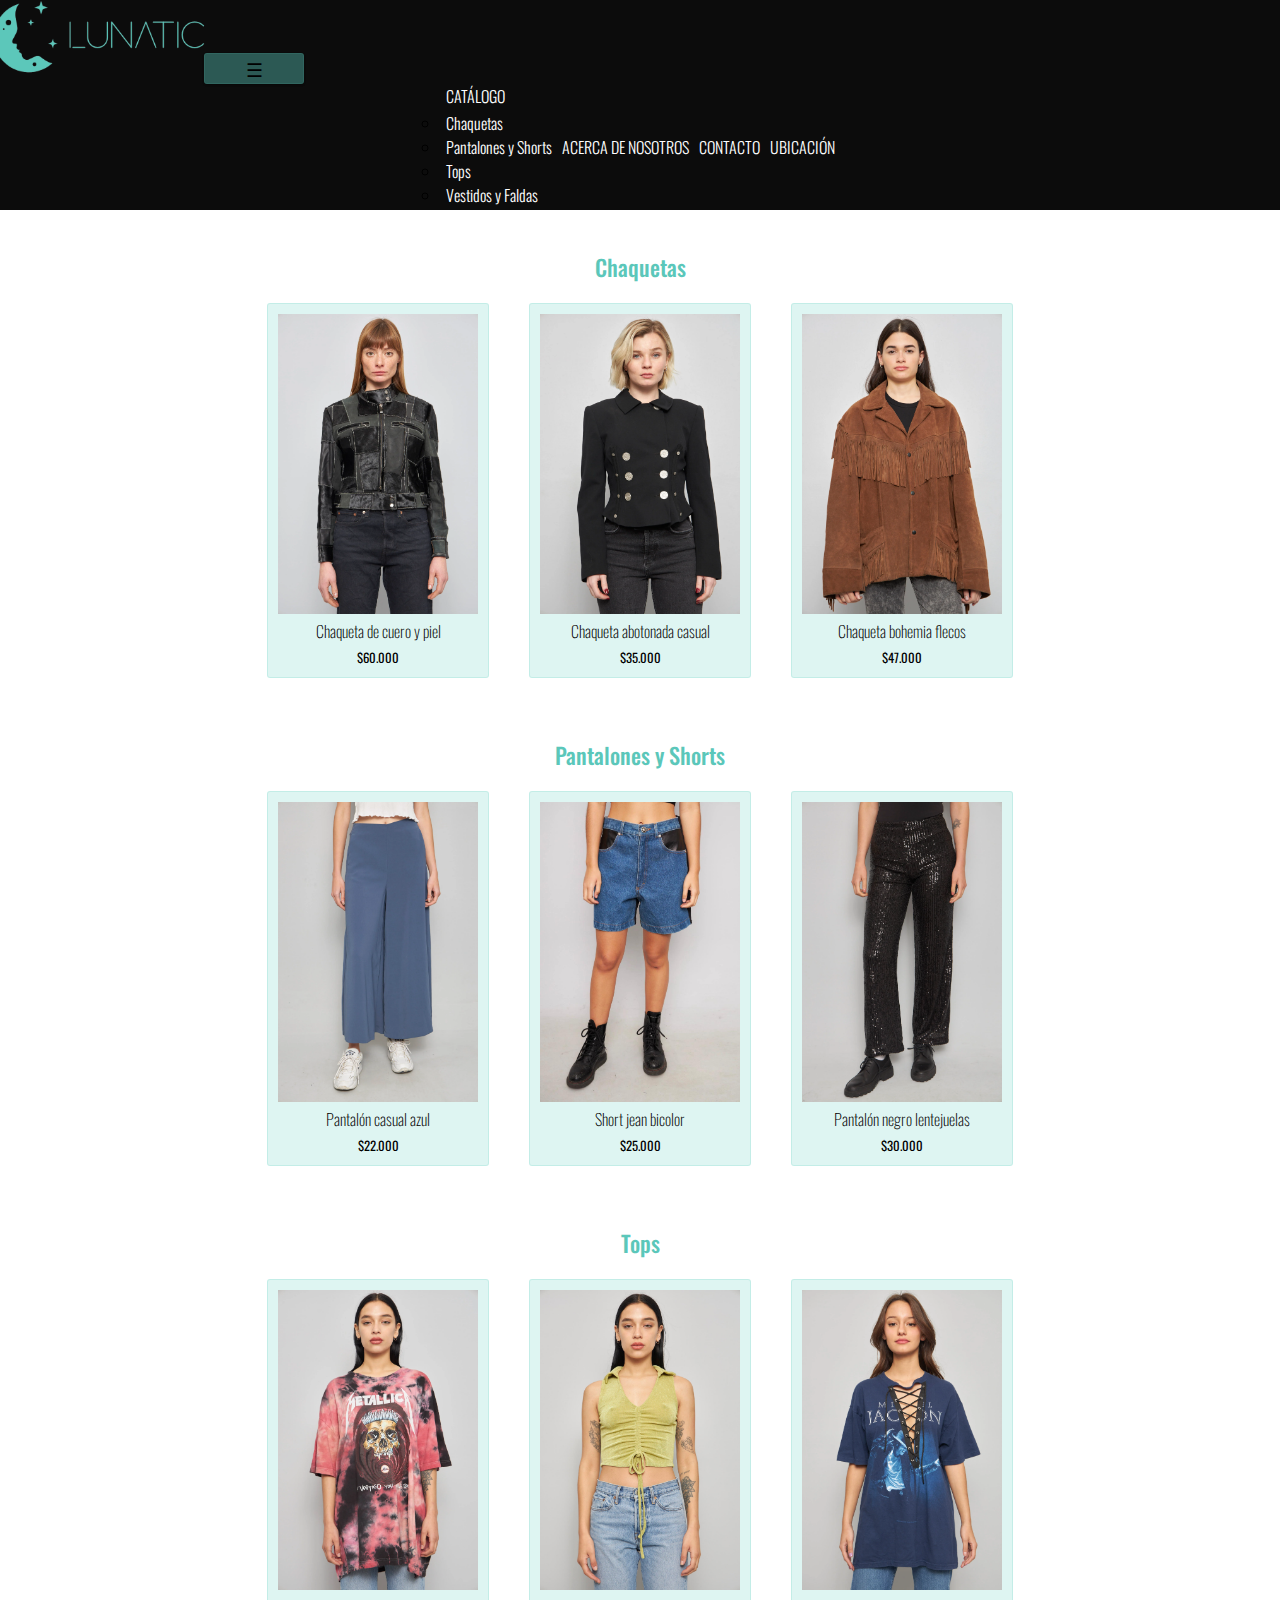
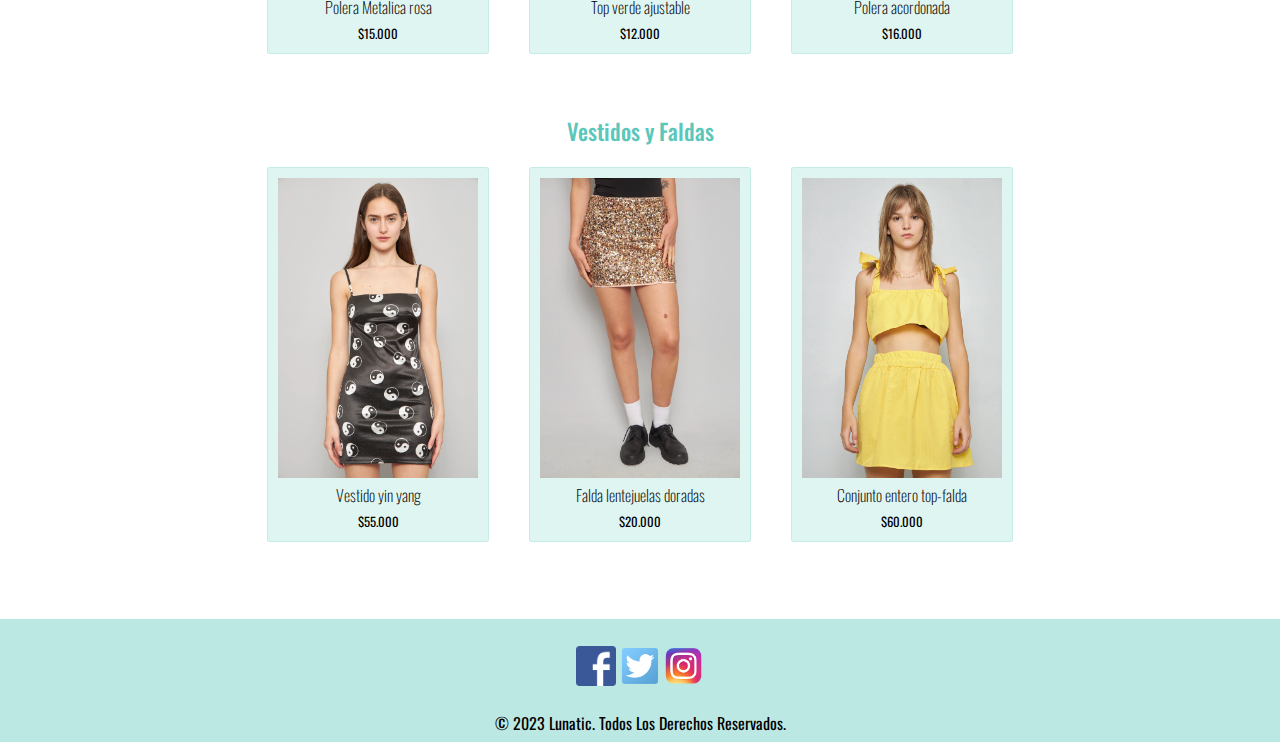
==== commit 7b3d89ff: "Pre proyecto final" ====
--- a/html/catalogo.html
+++ b/html/catalogo.html
@@ -20,39 +20,39 @@
                 <a class="navbar-brand " href="../index.html">
                     <img class="logo" src="../img/logonom.png" alt="logo Lunatic">
                 </a>
-                <button class="navbar-toggler" type="button" data-bs-toggle="collapse"
-                    data-bs-target="#navbarNavDropdown" aria-controls="navbarSupportedContent" aria-expanded="false"
-                    aria-label="Toggle navigation">
-                    <span class="navbar-toggler-icon"></span>
-                </button>
+                <button class="navbar-toggler " type="button" data-bs-toggle="collapse"
+                data-bs-target="#navbarNavDropdown" aria-controls="navbarSupportedContent" aria-expanded="false"
+                aria-label="Toggle navigation">
+                <span>☰</span>
+            </button>
                 <div class="collapse navbar-collapse" id="navbarNavDropdown">
                     <ul class="navbar-nav menus">
                         <li class="nav-item dropdown menuList">
-                            <a class="nav-link dropdown-toggle" role="button" data-bs-toggle="dropdown"
+                            <a class=" dropdown-toggle" role="button" data-bs-toggle="dropdown"
                                 aria-expanded="false">
                                 CATÁLOGO
                             </a>
-                            <ul class="dropdown-menu ">
+                            <ul class="dropdown-menu">
                                 <div class="desplegable">
-                                    <li><a class="dropdown-item" href="./catalogo.html#chaquetas">Chaquetas</a></li>
-                                    <li><a class="dropdown-item" href="./catalogo.html#pantalones">Pantalones y
-                                            Shorts</a>
+                                    <li><a class="dropdown-item" href="../html/catalogo.html#chaquetas">Chaquetas</a>
                                     </li>
-                                    <li><a class="dropdown-item" href="./catalogo.html#tops">Tops</a></li>
-                                    <li><a class="dropdown-item" href="./catalogo.html#vestidos">Vestidos y Faldas</a>
+                                    <li><a class="dropdown-item" href="../html/catalogo.html#pantalones">Pantalones y
+                                            Shorts</a></li>
+                                    <li><a class="dropdown-item" href="../html/catalogo.html#tops">Tops</a></li>
+                                    <li><a class="dropdown-item" href="../html/catalogo.html#vestidos">Vestidos y
+                                            Faldas</a>
                                     </li>
                                 </div>
                             </ul>
                         </li>
-
                         <li class="nav-item menuList">
-                            <a class="nav-link " aria-current="page" href="../html/nosotros.html">ACERCA DE NOSOTROS</a>
+                            <a aria-current="page" href="../html/nosotros.html">ACERCA DE NOSOTROS</a>
                         </li>
                         <li class="nav-item menuList">
-                            <a class="nav-link" href="../html/contacto.html">CONTACTO</a>
+                            <a href="../html/contacto.html">CONTACTO</a>
                         </li>
                         <li class="nav-item menuList">
-                            <a class="nav-link" href="../html/ubicacion.html">UBICACIÓN</a>
+                            <a href="../html/ubicacion.html">UBICACIÓN</a>
                         </li>
 
                     </ul>
--- a/css/estilos.css
+++ b/css/estilos.css
@@ -11,14 +11,15 @@
 }
 
 body {
-  background-color: #f1ffff;
+  background-color: #ffffff;
   font-family: oswald;
-  height: 100vh;
+  position: relative;
+  padding-bottom: 180px;
 }
 
 main {
   text-align: center;
-  padding-top: 30px;
+  min-height: 100vh;
 }
 
 ∫ h1 {
@@ -45,24 +46,46 @@
   display: flex;
   justify-content: center;
 }
+.menus ul {
+  padding-top: 3px;
+  padding-bottom: 3px;
+}
 
 .header {
-  background-color: #f1ffff;
+  background-color: #0c0c0c;
   height: 100%;
 }
 
+.menuList {
+  padding-bottom: 0px;
+  display: flex;
+  flex-direction: column;
+  justify-content: center;
+}
+.menuList .activo {
+  color: #5bc7ba;
+}
 .menuList a {
+  padding: 0 5px;
   font-family: oswald;
   font-weight: 300;
-  color: #000000;
+  color: #ffffff;
 }
 .menuList a:hover {
+  font-weight: 400;
+  border-bottom: 2px solid #5bc7ba;
+}
+.menuList a:active {
   color: #5bc7ba;
-  font-size: 1.1rem;
+  background-color: #0c0c0c;
+}
+
+.desplegable {
+  background-color: #0c0c0c;
 }
 
 .nave {
-  padding: 0;
+  padding: 0px;
 }
 
 @media (max-width: 990px) {
@@ -73,6 +96,14 @@
   }
   .menus {
     text-align: center;
+  }
+  .header span {
+    color: #5bc7ba;
+    font-size: 2rem;
+    margin-bottom: 30px;
+  }
+  .header button {
+    margin-bottom: 30px;
   }
 }
 .bounce {
@@ -117,9 +148,11 @@
     transform: none;
   }
 }
-.portada {
-  padding: 10px 0;
-  width: 100%;
+.carrusel {
+  margin-bottom: 2rem;
+  padding-top: 0px;
+  margin-top: 0px;
+  z-index: -1;
 }
 
 .categorias {
@@ -131,19 +164,26 @@
 .contendorCategorias {
   margin: 10px 30px;
   padding: 10px;
-  background-color: rgba(91, 199, 186, 0.1843137255);
-  border: 1px solid rgba(91, 199, 186, 0.1843137255);
+  background-color: rgba(94, 206, 193, 0.2078431373);
+  border: 1px solid rgba(94, 206, 193, 0.2078431373);
   border-radius: 10px;
   text-align: center;
   box-shadow: rgba(0, 0, 0, 0.062) 0px 1px 3px, rgba(0, 0, 0, 0.24) 0px 1px 2px;
+  transition: all 0.2s ease-out;
 }
 .contendorCategorias .imgCategoria {
   width: 150px;
 }
 .contendorCategorias:hover {
   transform: scale(1.1);
-  transition: all 0.5s ease;
   box-shadow: rgba(0, 0, 0, 0.062) 0px 10px 20px, rgba(0, 0, 0, 0.23) 0px 6px 6px;
+}
+.contendorCategorias:hover p {
+  font-weight: 800;
+}
+
+.carro button {
+  box-shadow: none;
 }
 
 footer {
@@ -151,6 +191,9 @@
   text-align: center;
   margin-top: 50px;
   padding: 7px 0;
+  position: absolute;
+  bottom: 0;
+  width: 100%;
 }
 
 .legal {
@@ -209,7 +252,7 @@
   display: grid;
   grid-template-columns: 1fr 1fr;
   width: 60%;
-  background-color: rgba(209, 179, 179, 0.4156862745);
+  background-color: rgba(182, 182, 182, 0.5764705882);
   border-radius: 10px;
   box-shadow: rgba(0, 0, 0, 0.062) 0px 10px 20px, rgba(0, 0, 0, 0.23) 0px 6px 6px;
 }
@@ -285,7 +328,7 @@
   font-size: 1.2rem;
   font-family: oswald;
   font-weight: 400;
-  background-color: rgba(91, 199, 186, 0.3176470588);
+  background-color: rgba(91, 199, 186, 0.4117647059);
   border: 1px solid rgba(91, 199, 186, 0.1254901961);
   border-radius: 3px;
   padding: 0px 5px;
@@ -297,8 +340,8 @@
 .contendorCatalogo {
   margin: 20px 20px;
   padding: 10px;
-  background-color: rgba(91, 199, 186, 0.1843137255);
-  border: 1px solid rgba(91, 199, 186, 0.1843137255);
+  background-color: rgba(94, 206, 193, 0.2078431373);
+  border: 1px solid rgba(94, 206, 193, 0.2078431373);
   border-radius: 3px;
   font-weight: 200;
 }
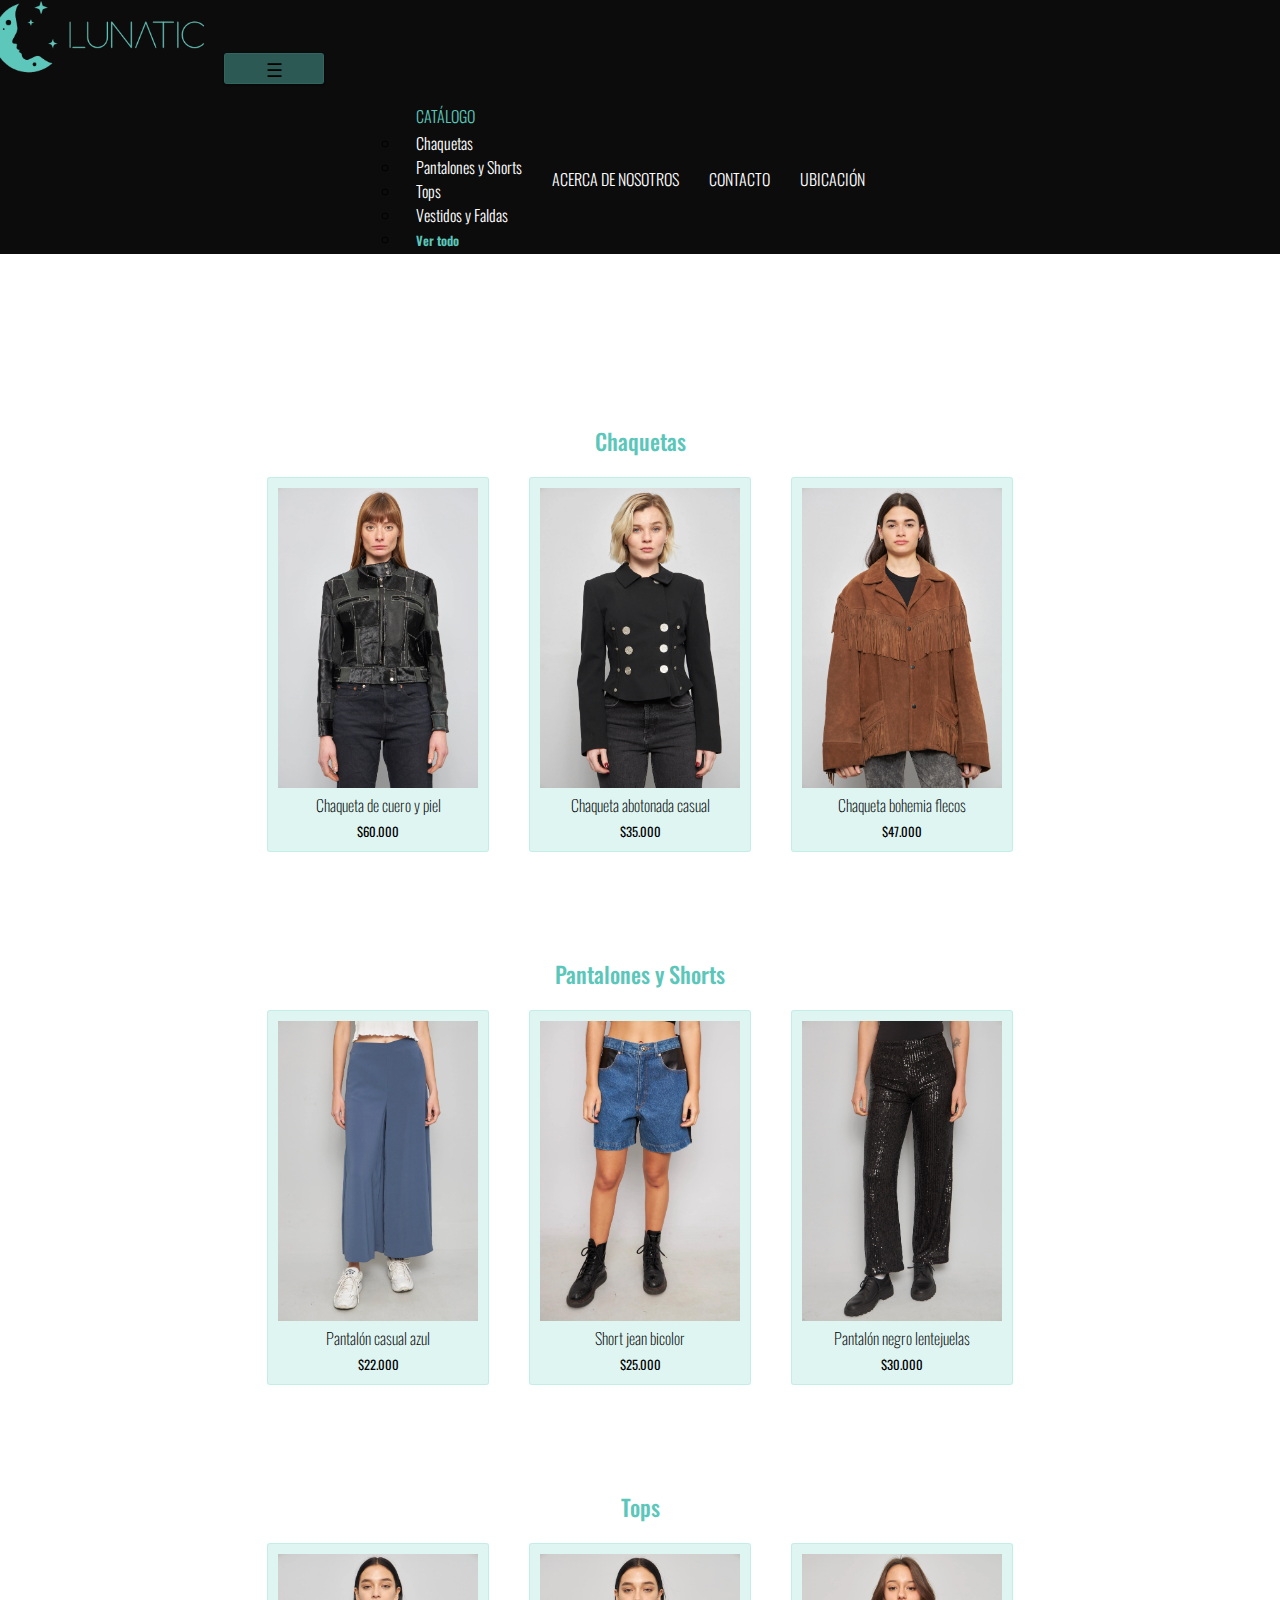
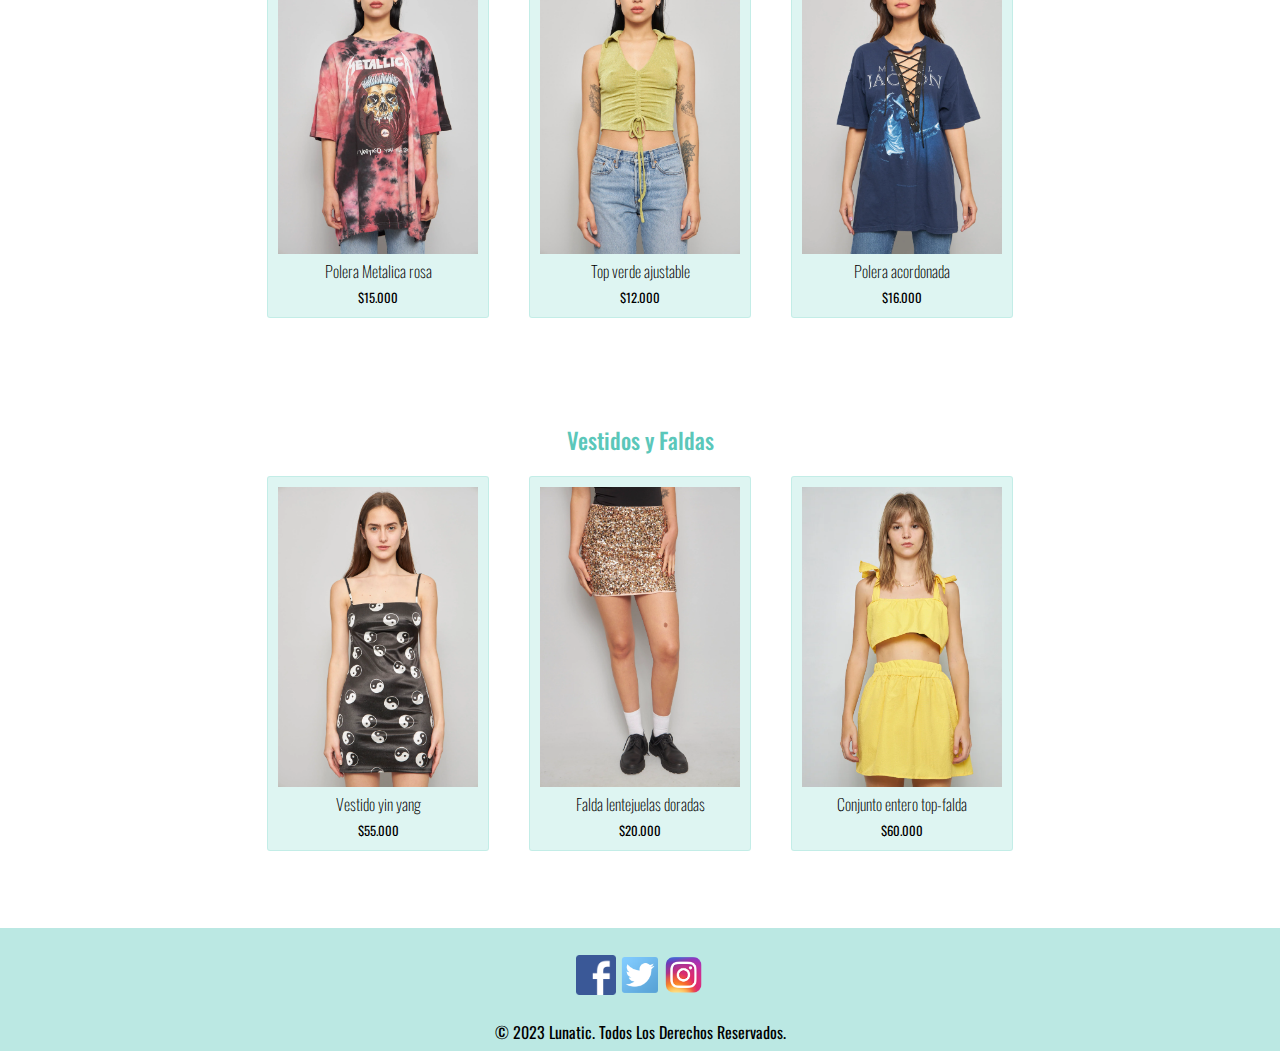
==== commit 05456844: "Proyecto final" ====
--- a/html/catalogo.html
+++ b/html/catalogo.html
@@ -5,7 +5,8 @@
     <meta charset="UTF-8">
     <meta name="viewport" content="width=device-width, initial-scale=1.0">
     <title>Catálogo | Lunatic</title>
-    <meta name="description" content="Explora nuestro catálogo: Encuentra prendas únicas de segunda mano, descubre la moda ecoamigable y un estilo único.">
+    <meta name="description"
+        content="Explora nuestro catálogo: Encuentra prendas únicas de segunda mano, descubre la moda ecoamigable y un estilo único.">
     <link rel="shortcut icon" href="../img/logo.png" type="image/x-icon">
     <link href="https://cdn.jsdelivr.net/npm/bootstrap@5.3.2/dist/css/bootstrap.min.css" rel="stylesheet"
         integrity="sha384-T3c6CoIi6uLrA9TneNEoa7RxnatzjcDSCmG1MXxSR1GAsXEV/Dwwykc2MPK8M2HN" crossorigin="anonymous">
@@ -14,21 +15,21 @@
 </head>
 
 <body>
-    <header>
+    <header class="fadeInDown fixed-top">
         <nav class="nav navbar navbar-expand-lg bg-body-tertiary nave">
             <div class="container-fluid header">
                 <a class="navbar-brand " href="../index.html">
                     <img class="logo" src="../img/logonom.png" alt="logo Lunatic">
                 </a>
                 <button class="navbar-toggler " type="button" data-bs-toggle="collapse"
-                data-bs-target="#navbarNavDropdown" aria-controls="navbarSupportedContent" aria-expanded="false"
-                aria-label="Toggle navigation">
-                <span>☰</span>
-            </button>
+                    data-bs-target="#navbarNavDropdown" aria-controls="navbarSupportedContent" aria-expanded="false"
+                    aria-label="Toggle navigation">
+                    <span>☰</span>
+                </button>
                 <div class="collapse navbar-collapse" id="navbarNavDropdown">
                     <ul class="navbar-nav menus">
                         <li class="nav-item dropdown menuList">
-                            <a class=" dropdown-toggle" role="button" data-bs-toggle="dropdown"
+                            <a class=" dropdown-toggle activo" role="button" data-bs-toggle="dropdown"
                                 aria-expanded="false">
                                 CATÁLOGO
                             </a>
@@ -41,6 +42,8 @@
                                     <li><a class="dropdown-item" href="../html/catalogo.html#tops">Tops</a></li>
                                     <li><a class="dropdown-item" href="../html/catalogo.html#vestidos">Vestidos y
                                             Faldas</a>
+                                    </li>
+                                    <li><a class="dropdown-item todo" href="../html/catalogo.html#chaquetas">Ver todo</a>
                                     </li>
                                 </div>
                             </ul>
@@ -63,9 +66,10 @@
     </header>
 
     <main>
-
-        <div id="chaquetas" class="contenedorTipo">
-            <h2 id="chaquetas">Chaquetas</h2>
+        
+        <div id="chaquetas" class="margen"></div>
+        <div class="contenedorTipo ">
+            <h2  id="chaquetas">Chaquetas</h2>
 
             <div class="categorias">
                 <div class="contendorCatalogo">
@@ -86,66 +90,73 @@
                 </div>
             </div>
 
+        </div>
 
-            <div id="pantalones" class="contenedorTipo">
-                <h2>Pantalones y Shorts</h2>
-                <div class="categorias">
-                    <div class="contendorCatalogo">
-                        <img class="imgCatalogo" class="redes" src="../img/catalogo/p2.png">
-                        <p>Pantalón casual azul</p>
-                        <p class="precio">$22.000</p>
-                    </div>
-                    <div class="contendorCatalogo">
-                        <img class="imgCatalogo" class="redes" src="../img/catalogo/s1.png">
-                        <p>Short jean bicolor</p>
-                        <p class="precio">$25.000</p>
-                    </div>
-                    <div class="contendorCatalogo">
-                        <img class="imgCatalogo" class="redes" src="../img/catalogo/p1.png">
-                        <p>Pantalón negro lentejuelas</p>
-                        <p class="precio">$30.000</p>
-                    </div>
+        <div id="pantalones" class="margen"></div>
+        <div  class="contenedorTipo">
+            <h2 >Pantalones y Shorts</h2>
+            <div class="categorias">
+                <div class="contendorCatalogo">
+                    <img class="imgCatalogo" class="redes" src="../img/catalogo/p2.png">
+                    <p>Pantalón casual azul</p>
+                    <p class="precio">$22.000</p>
                 </div>
+                <div class="contendorCatalogo">
+                    <img class="imgCatalogo" class="redes" src="../img/catalogo/s1.png">
+                    <p>Short jean bicolor</p>
+                    <p class="precio">$25.000</p>
+                </div>
+                <div class="contendorCatalogo">
+                    <img class="imgCatalogo" class="redes" src="../img/catalogo/p1.png">
+                    <p>Pantalón negro lentejuelas</p>
+                    <p class="precio">$30.000</p>
+                </div>
+            </div>
+        </div>
 
-                <div id="tops" class="contenedorTipo">
-                    <h2>Tops</h2>
-                    <div class="categorias">
-                        <div class="contendorCatalogo">
-                            <img class="imgCatalogo" class="redes" src="../img/catalogo/po1.png">
-                            <p>Polera Metalica rosa</p>
-                            <p class="precio">$15.000</p>
-                        </div>
-                        <div class="contendorCatalogo">
-                            <img class="imgCatalogo" class="redes" src="../img/catalogo/po2.jpeg">
-                            <p>Top verde ajustable</p>
-                            <p class="precio">$12.000</p>
-                        </div>
-                        <div class="contendorCatalogo">
-                            <img class="imgCatalogo" class="redes" src="../img/catalogo/po3.png">
-                            <p>Polera acordonada</p>
-                            <p class="precio">$16.000</p>
-                        </div>
-                    </div>
-                    <div id="vestidos" class="contenedorTipo">
-                        <h2>Vestidos y Faldas</h2>
-                        <div class="categorias">
-                            <div class="contendorCatalogo">
-                                <img class="imgCatalogo" class="redes" src="../img/catalogo/v1 (2).png">
-                                <p>Vestido yin yang</p>
-                                <p class="precio">$55.000</p>
-                            </div>
-                            <div class="contendorCatalogo">
-                                <img class="imgCatalogo" class="redes" src="../img/catalogo/f1.png">
-                                <p>Falda lentejuelas doradas</p>
-                                <p class="precio">$20.000</p>
-                            </div>
-                            <div class="contendorCatalogo">
-                                <img class="imgCatalogo" class="redes" src="../img/catalogo/v3.png">
-                                <p>Conjunto entero top-falda </p>
-                                <p class="precio">$60.000</p>
-                            </div>
-                        </div>
+        <div id="tops" class="margen"></div>
+        <div  class="contenedorTipo">
+            <h2 >Tops</h2>
+            <div class="categorias">
+                <div class="contendorCatalogo">
+                    <img class="imgCatalogo" class="redes" src="../img/catalogo/po1.png">
+                    <p>Polera Metalica rosa</p>
+                    <p class="precio">$15.000</p>
+                </div>
+                <div class="contendorCatalogo">
+                    <img class="imgCatalogo" class="redes" src="../img/catalogo/po2.jpeg">
+                    <p>Top verde ajustable</p>
+                    <p class="precio">$12.000</p>
+                </div>
+                <div class="contendorCatalogo">
+                    <img class="imgCatalogo" class="redes" src="../img/catalogo/po3.png">
+                    <p>Polera acordonada</p>
+                    <p class="precio">$16.000</p>
+                </div>
+            </div>
+        </div>
 
+        <div id="vestidos" class="margen"></div>
+        <div class="contenedorTipo">
+            <h2 >Vestidos y Faldas</h2>
+            <div class="categorias">
+                <div class="contendorCatalogo">
+                    <img class="imgCatalogo" class="redes" src="../img/catalogo/v1 (2).png">
+                    <p>Vestido yin yang</p>
+                    <p class="precio">$55.000</p>
+                </div>
+                <div class="contendorCatalogo">
+                    <img class="imgCatalogo" class="redes" src="../img/catalogo/f1.png">
+                    <p>Falda lentejuelas doradas</p>
+                    <p class="precio">$20.000</p>
+                </div>
+                <div class="contendorCatalogo">
+                    <img class="imgCatalogo" class="redes" src="../img/catalogo/v3.png">
+                    <p>Conjunto entero top-falda </p>
+                    <p class="precio">$60.000</p>
+                </div>
+            </div>
+        </div>
 
 
 
--- a/css/estilos.css
+++ b/css/estilos.css
@@ -20,6 +20,7 @@
 main {
   text-align: center;
   min-height: 100vh;
+  margin-top: 85px;
 }
 
 ∫ h1 {
@@ -66,7 +67,7 @@
   color: #5bc7ba;
 }
 .menuList a {
-  padding: 0 5px;
+  margin: 0 15px;
   font-family: oswald;
   font-weight: 300;
   color: #ffffff;
@@ -82,6 +83,12 @@
 
 .desplegable {
   background-color: #0c0c0c;
+}
+.desplegable .todo {
+  margin-top: 25px;
+  color: #5bc7ba;
+  font-size: 0.8rem;
+  font-weight: 600;
 }
 
 .nave {
@@ -149,7 +156,6 @@
   }
 }
 .carrusel {
-  margin-bottom: 2rem;
   padding-top: 0px;
   margin-top: 0px;
   z-index: -1;
@@ -159,31 +165,47 @@
   display: flex;
   flex-wrap: wrap;
   justify-content: center;
+}
+
+.tituloh {
+  margin-top: 40px;
+  margin-bottom: 15px;
+  font-weight: 500;
+  font-size: 2rem;
 }
 
 .contendorCategorias {
   margin: 10px 30px;
   padding: 10px;
   background-color: rgba(94, 206, 193, 0.2078431373);
-  border: 1px solid rgba(94, 206, 193, 0.2078431373);
   border-radius: 10px;
   text-align: center;
-  box-shadow: rgba(0, 0, 0, 0.062) 0px 1px 3px, rgba(0, 0, 0, 0.24) 0px 1px 2px;
+  box-shadow: rgba(0, 0, 0, 0.063) 0px 1px 3px, rgba(0, 0, 0, 0.24) 0px 1px 2px;
   transition: all 0.2s ease-out;
+}
+.contendorCategorias p {
+  margin-bottom: 0;
 }
 .contendorCategorias .imgCategoria {
   width: 150px;
 }
 .contendorCategorias:hover {
-  transform: scale(1.1);
-  box-shadow: rgba(0, 0, 0, 0.062) 0px 10px 20px, rgba(0, 0, 0, 0.23) 0px 6px 6px;
+  transform: scale(1.05);
+  box-shadow: rgba(0, 0, 0, 0.062) 0px 10px 20px, rgba(0, 0, 0, 0.115) 0px 6px 6px;
 }
 .contendorCategorias:hover p {
   font-weight: 800;
+  color: #5bc7ba;
 }
 
 .carro button {
   box-shadow: none;
+}
+.carro button:hover {
+  transform: scale(1.2);
+}
+.carro button:active {
+  transform: scale(1.2);
 }
 
 footer {
@@ -228,6 +250,7 @@
 }
 
 .ubicacion {
+  margin-top: 130px;
   text-align: center;
 }
 
@@ -247,12 +270,16 @@
     width: 370px;
   }
 }
+.titulohconct {
+  margin-top: 130px;
+  font-weight: 500;
+  font-size: 2rem;
+}
+
 form {
-  padding: 20px;
   display: grid;
   grid-template-columns: 1fr 1fr;
-  width: 60%;
-  background-color: rgba(182, 182, 182, 0.5764705882);
+  background-color: rgba(209, 179, 179, 0.4156862745);
   border-radius: 10px;
   box-shadow: rgba(0, 0, 0, 0.062) 0px 10px 20px, rgba(0, 0, 0, 0.23) 0px 6px 6px;
 }
@@ -260,15 +287,11 @@
 @media (max-width: 900px) {
   form {
     width: 70%;
-  }
-}
-@media (max-width: 600px) {
-  form {
-    width: 70%;
     grid-template-columns: 1fr;
   }
 }
 .formulario {
+  margin: 20px;
   display: flex;
   flex-wrap: wrap;
   justify-content: center;
@@ -332,9 +355,13 @@
   border: 1px solid rgba(91, 199, 186, 0.1254901961);
   border-radius: 3px;
   padding: 0px 5px;
-  margin-top: 20px;
+  margin: 20px 20px;
   width: 100px;
   box-shadow: rgba(0, 0, 0, 0.062) 0px 1px 3px, rgba(0, 0, 0, 0.24) 0px 1px 2px;
+}
+
+.margen {
+  height: 85px;
 }
 
 .contendorCatalogo {
@@ -351,7 +378,6 @@
 }
 
 .contenedorTipo {
-  margin-top: 40px;
   text-align: center;
   width: 100%;
 }
